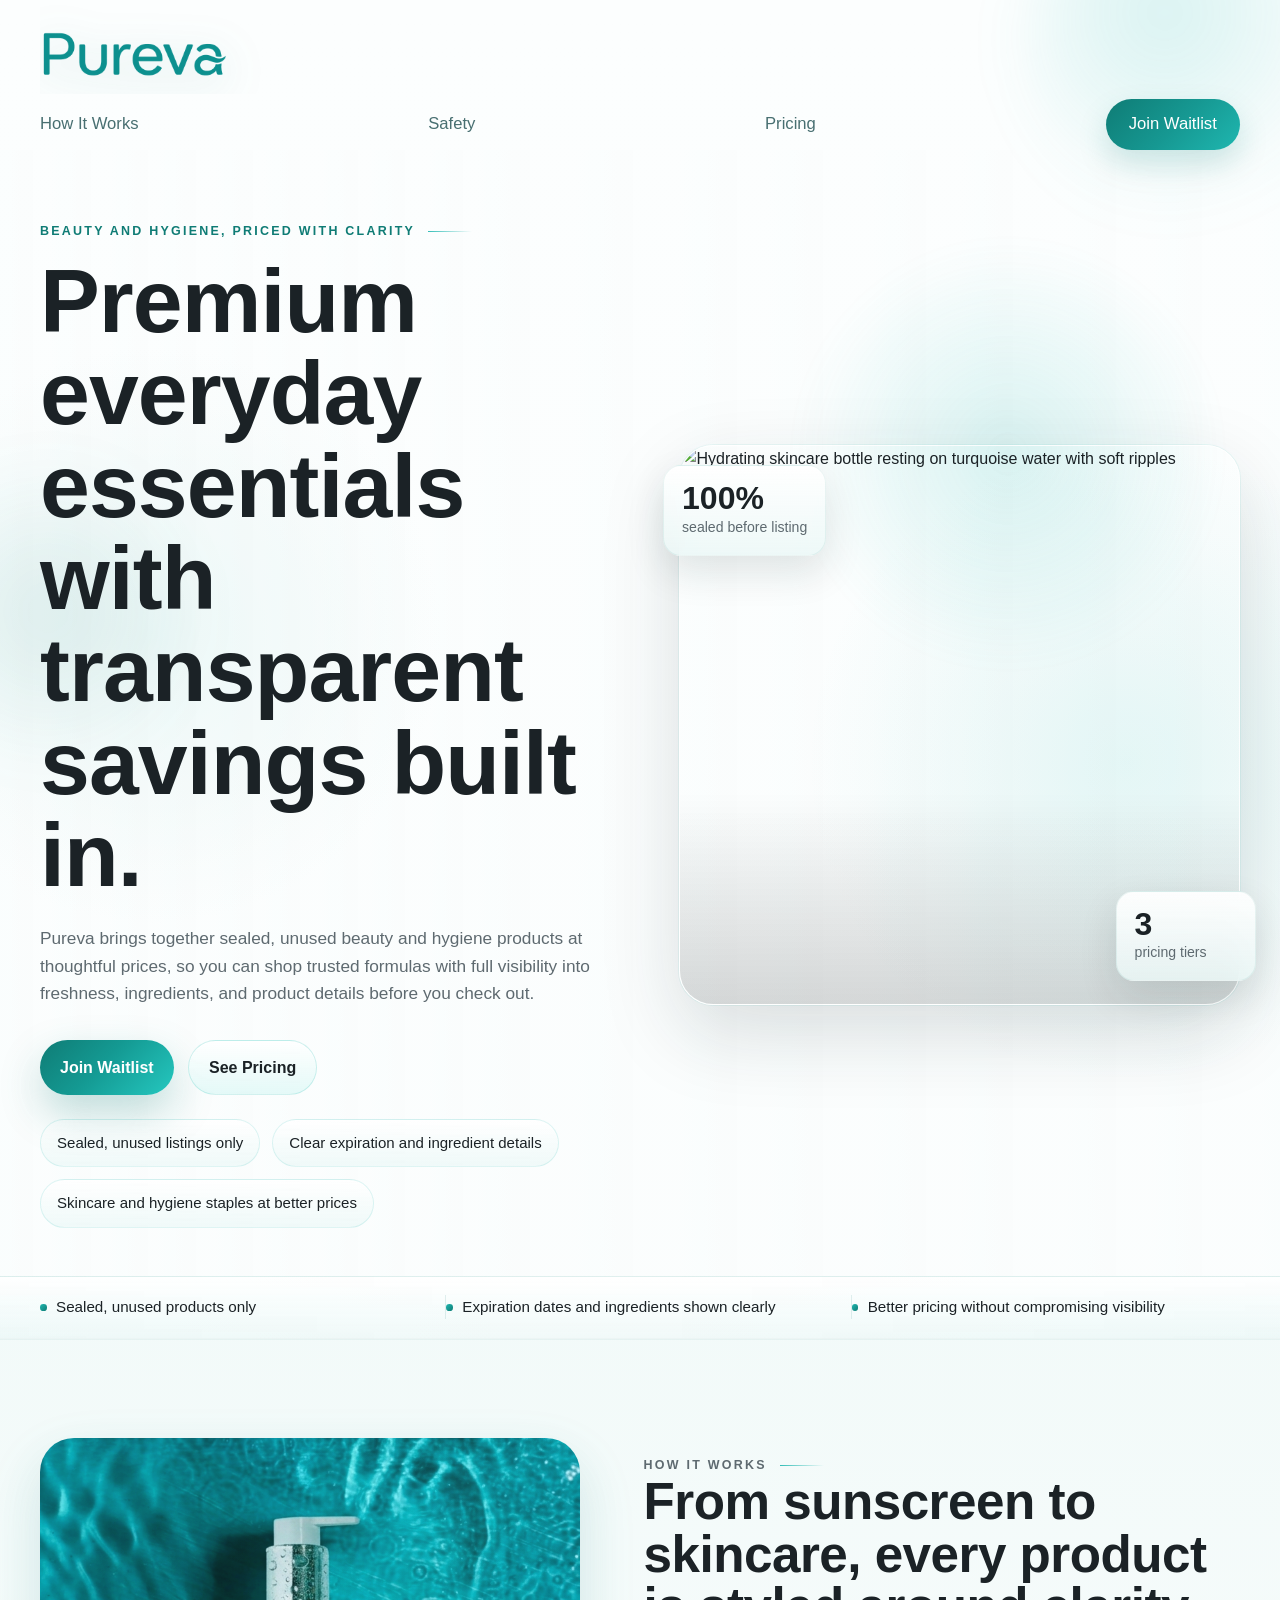
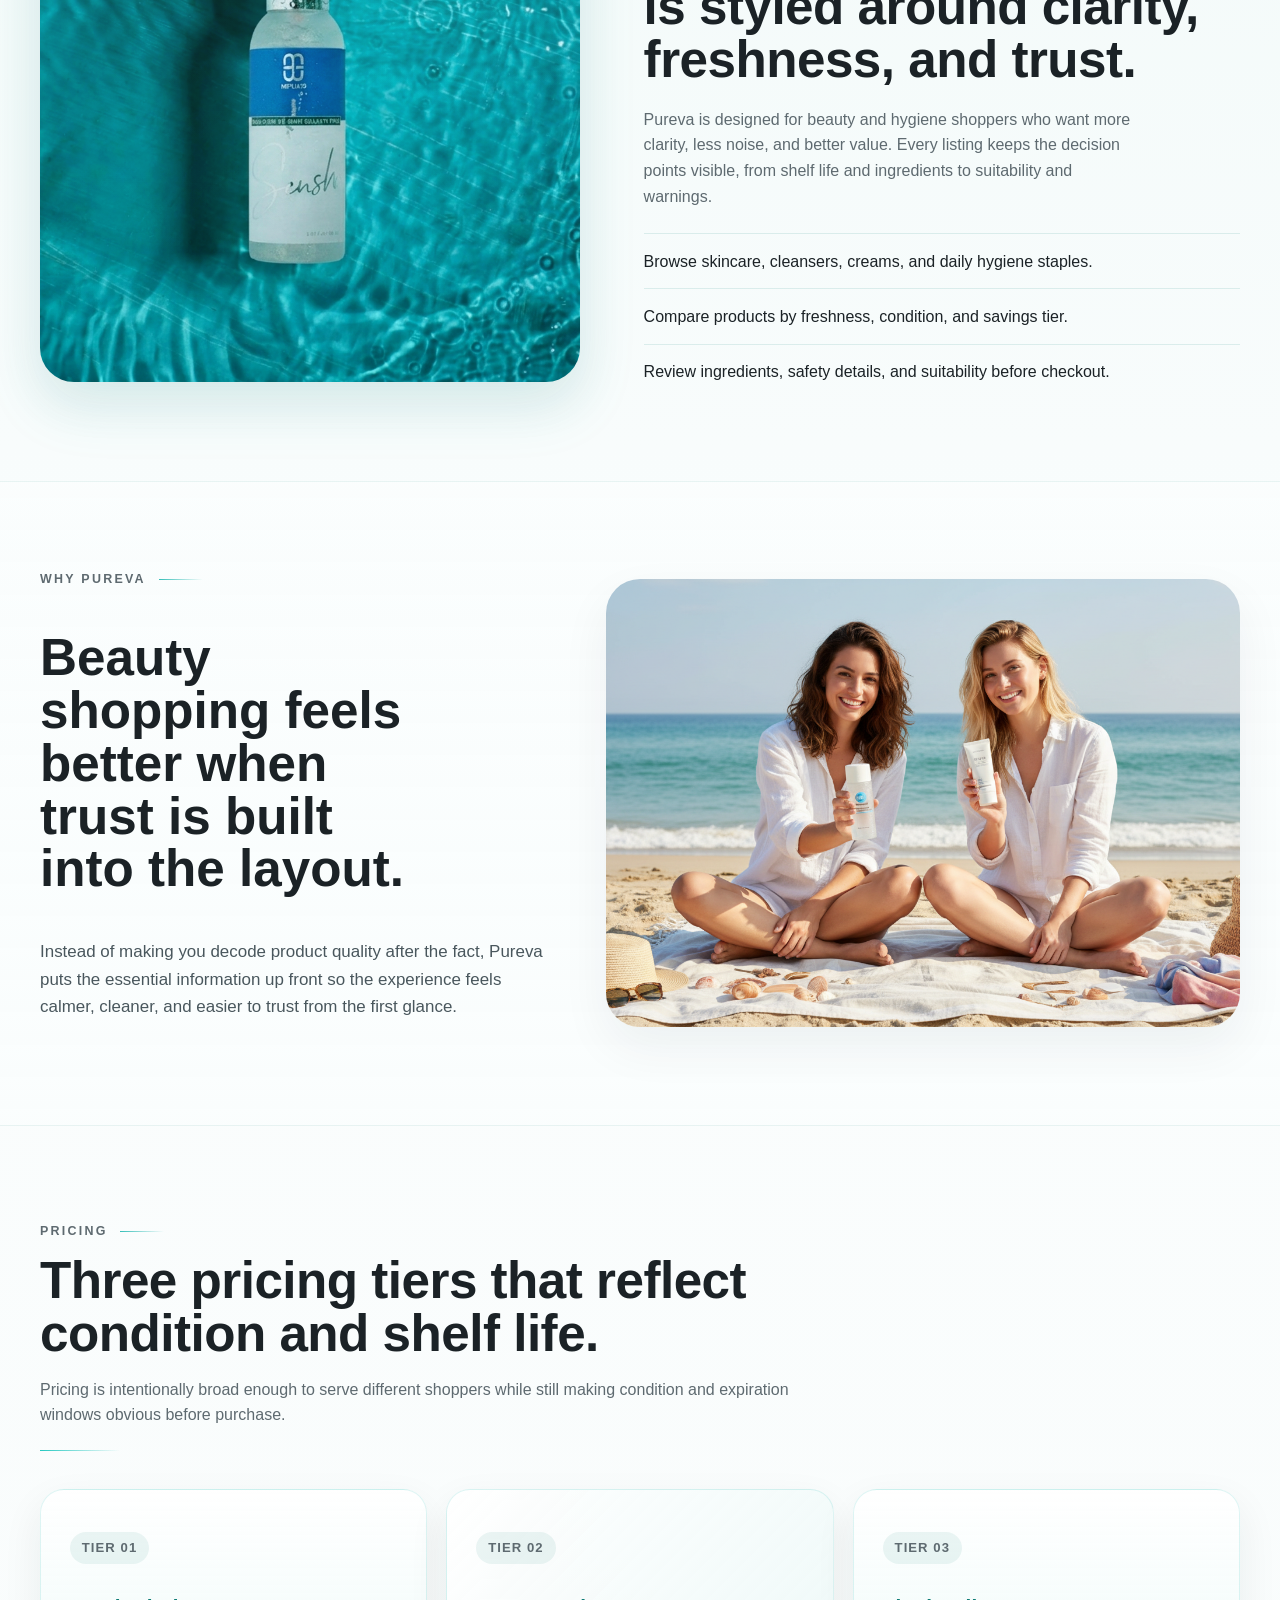
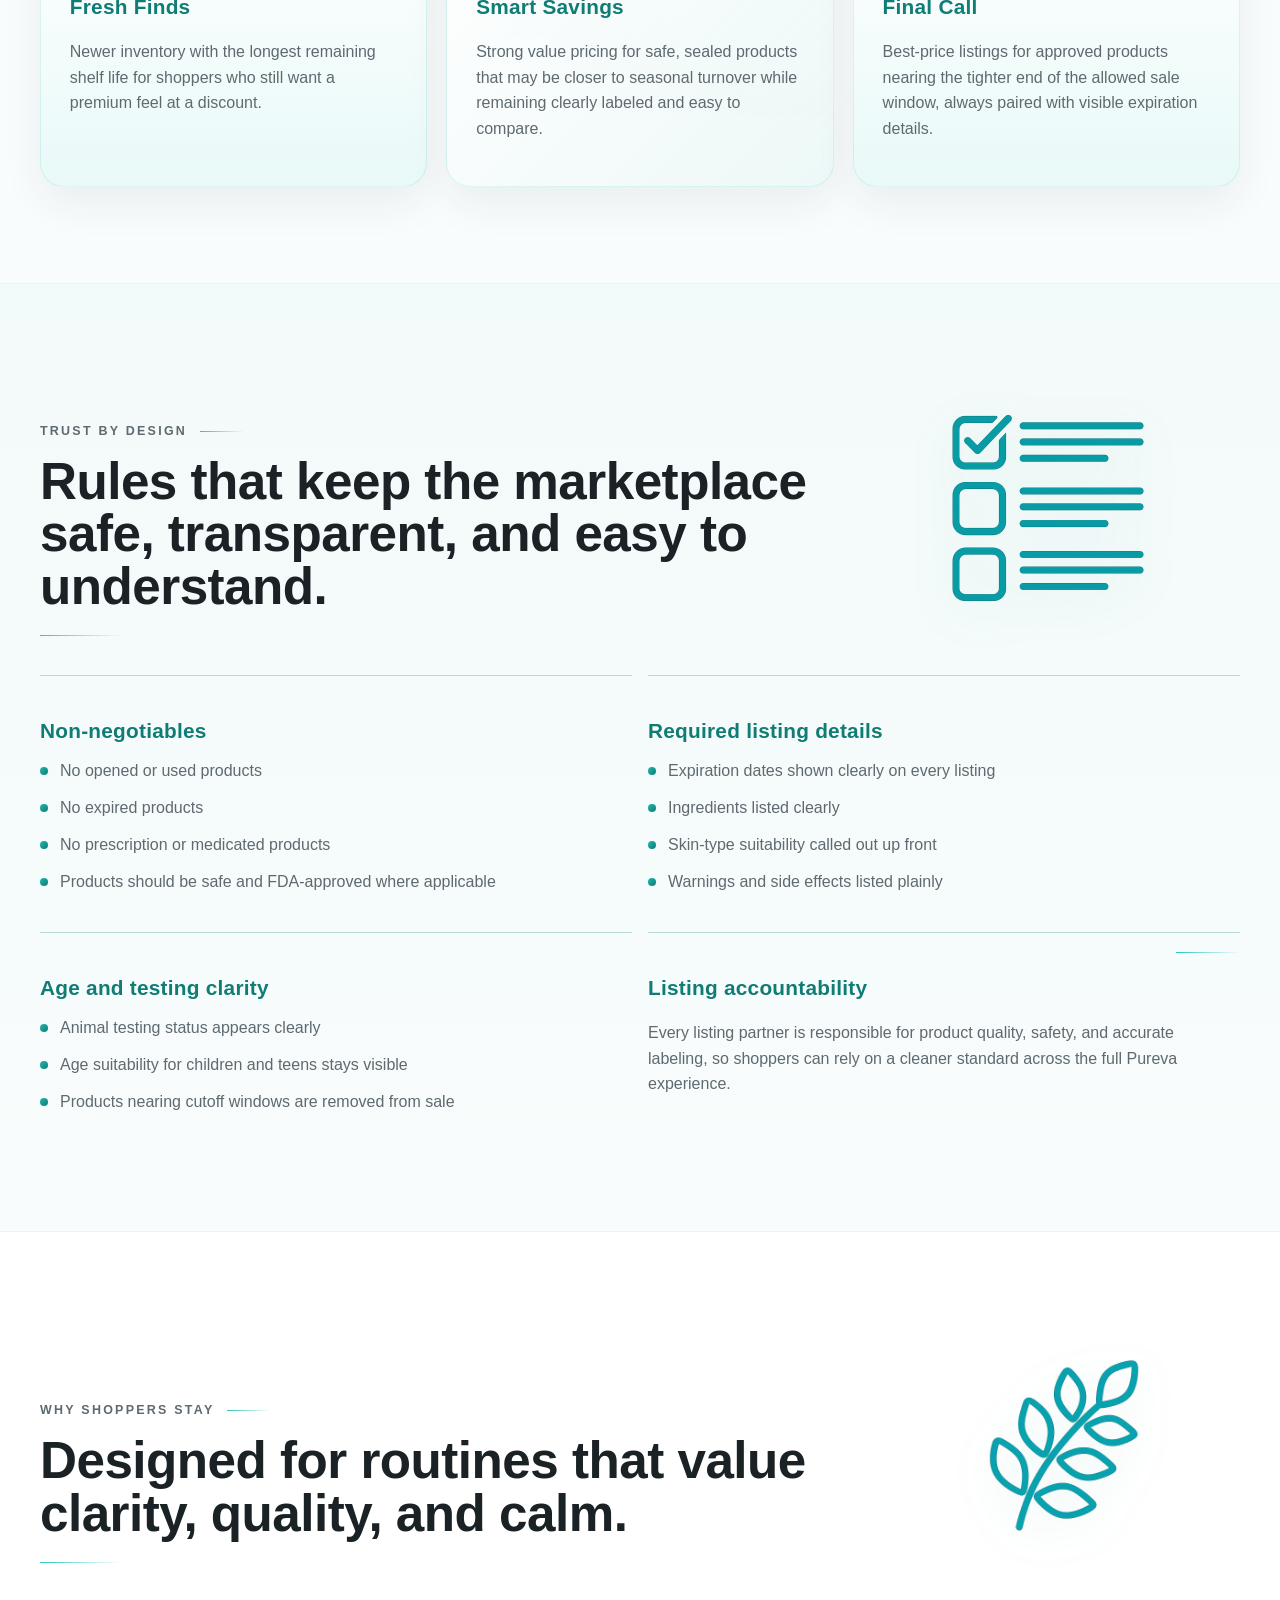
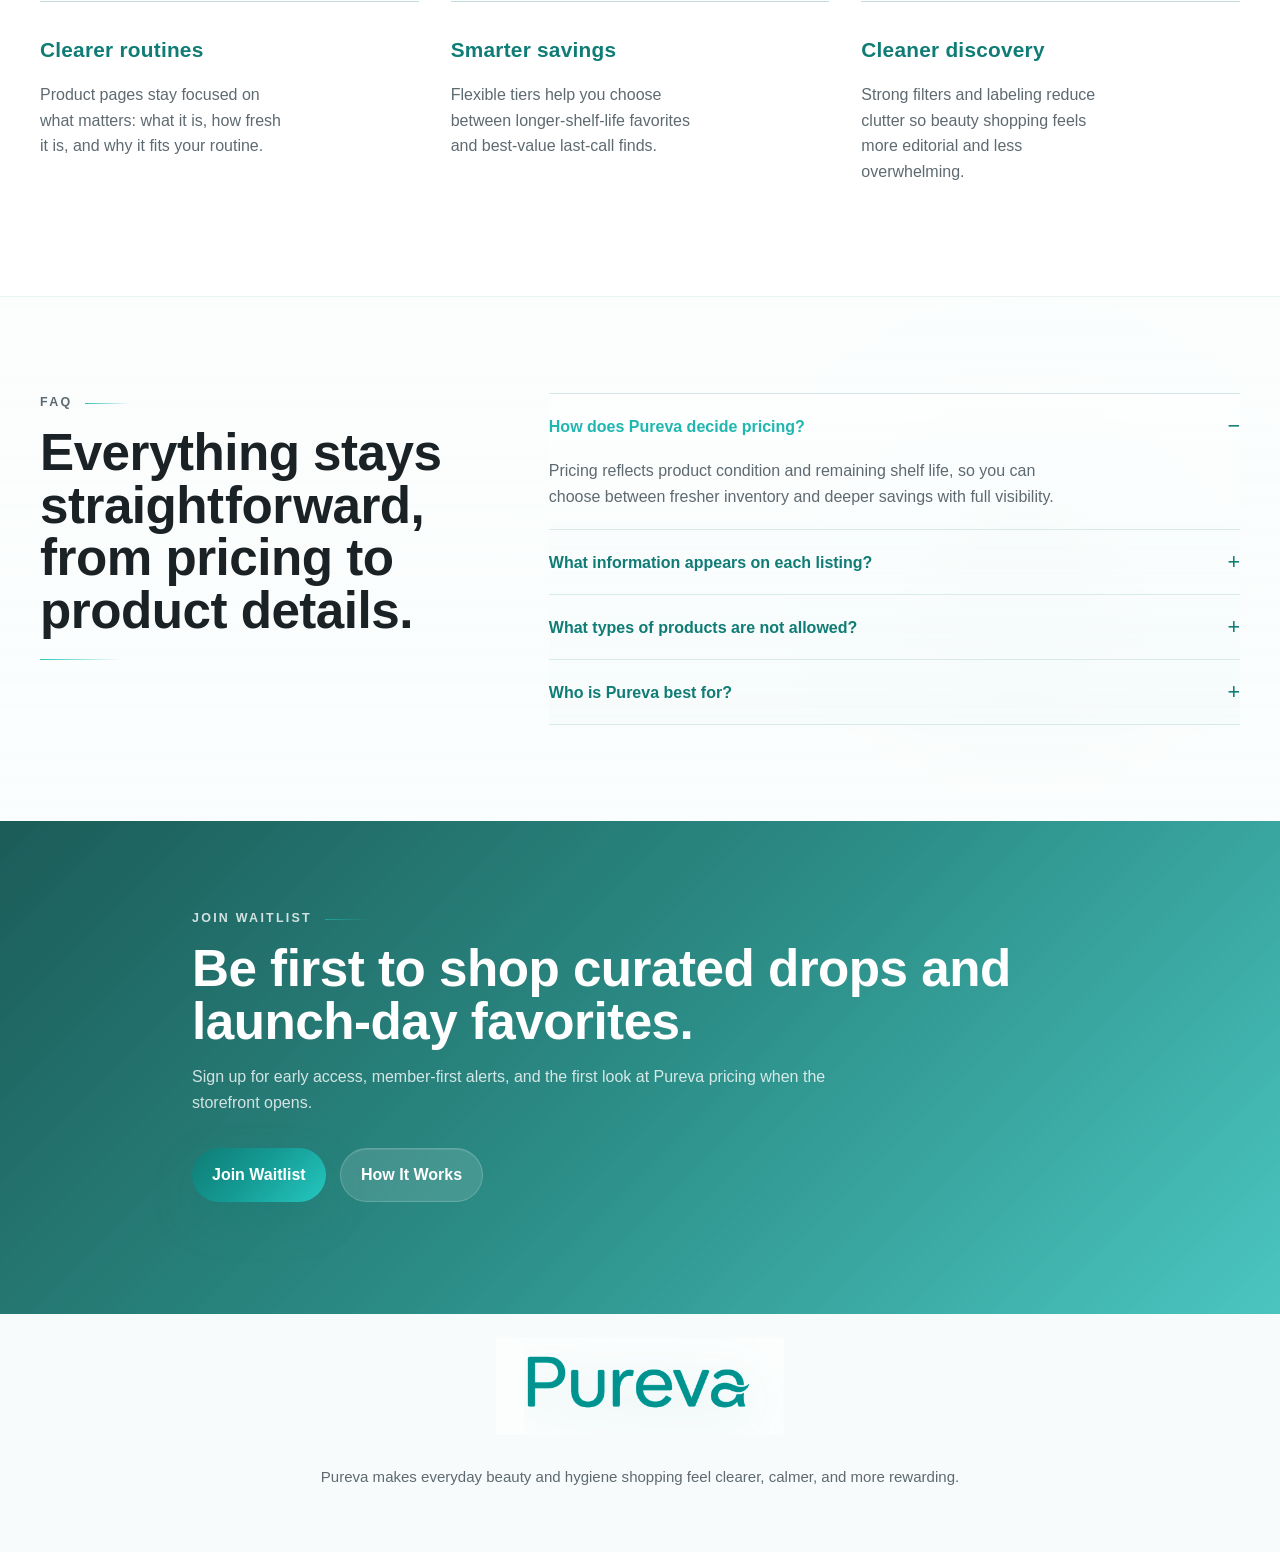
==== Kura's Website/index.html @ 6f3dcb07 "Add files via upload" ====
<!DOCTYPE html>
<html lang="en">
<head>
    <meta charset="UTF-8">
    <meta name="viewport" content="width=device-width, initial-scale=1.0">
    <title>Pureva | Premium Beauty & Hygiene for Less</title>
    <meta
        name="description"
        content="Pureva offers safe, discounted beauty and hygiene products with clear expiration dates, ingredient transparency, and flexible pricing."
    >
    <link rel="stylesheet" href="styles.css">
</head>
<body>
    <div class="page-shell">
        <header class="site-header">
            <a class="brand" href="#top" aria-label="Pureva home">
                <img class="brand-logo" src="./Logo/New%20logo.png" alt="Pureva">
            </a>
            <nav class="site-nav" aria-label="Primary">
                <a href="#how-it-works">How It Works</a>
                <a href="#safety">Safety</a>
                <a href="#pricing">Pricing</a>
                <a class="nav-cta" href="#waitlist">Join Waitlist</a>
            </nav>
        </header>

        <main id="top">
            <section class="hero">
                <div class="section-shell hero-layout">
                    <div class="hero-copy">
                        <p class="eyebrow">Beauty and hygiene, priced with clarity</p>
                        <h1>Premium everyday essentials with transparent savings built in.</h1>
                        <p class="hero-text">
                            Pureva brings together sealed, unused beauty and hygiene products at
                            thoughtful prices, so you can shop trusted formulas with full visibility into
                            freshness, ingredients, and product details before you check out.
                        </p>
                        <div class="hero-actions">
                            <a class="button button-primary" href="#waitlist">Join Waitlist</a>
                            <a class="button button-secondary" href="#pricing">See Pricing</a>
                        </div>
                        <ul class="hero-points" aria-label="Pureva highlights">
                            <li>Sealed, unused listings only</li>
                            <li>Clear expiration and ingredient details</li>
                            <li>Skincare and hygiene staples at better prices</li>
                        </ul>
                    </div>

                    <div class="hero-visual">
                        <div class="hero-card">
                            <img
                                src="https://images.pexels.com/photos/17783855/pexels-photo-17783855.jpeg?cs=srgb&dl=pexels-kamrujjamanjewel-17783855.jpg&fm=jpg"
                                alt="Hydrating skincare bottle resting on turquoise water with soft ripples"
                            >
                        </div>
                        <div class="stat-card stat-card-top">
                            <span class="stat-value">100%</span>
                            <span class="stat-label">sealed before listing</span>
                        </div>
                        <div class="stat-card stat-card-bottom">
                            <span class="stat-value">3</span>
                            <span class="stat-label">pricing tiers</span>
                        </div>
                    </div>
                </div>
            </section>

            <section class="trust-strip">
                <div class="section-shell trust-items">
                    <p>Sealed, unused products only</p>
                    <p>Expiration dates and ingredients shown clearly</p>
                    <p>Better pricing without compromising visibility</p>
                </div>
            </section>

            <section class="story-section section section-tint" id="how-it-works">
                <div class="section-shell split-layout">
                    <figure class="split-media">
                        <img
                            src="./assets/kura-website-image.png"
                            alt="Premium skincare bottle on rich turquoise water"
                        >
                    </figure>
                    <div class="split-copy">
                        <p class="eyebrow">How It Works</p>
                        <h2>From sunscreen to skincare, every product is styled around clarity, freshness, and trust.</h2>
                        <p>
                            Pureva is designed for beauty and hygiene shoppers who want more
                            clarity, less noise, and better value. Every listing keeps the decision
                            points visible, from shelf life and ingredients to suitability and warnings.
                        </p>
                        <ul class="editorial-list">
                            <li>Browse skincare, cleansers, creams, and daily hygiene staples.</li>
                            <li>Compare products by freshness, condition, and savings tier.</li>
                            <li>Review ingredients, safety details, and suitability before checkout.</li>
                        </ul>
                    </div>
                </div>
            </section>

            <section class="feature-band section-water">
                <div class="section-shell feature-layout">
                    <div class="band-copy">
                        <p class="eyebrow">Why Pureva</p>
                        <h2>Beauty shopping feels better when trust is built into the layout.</h2>
                        <p>
                            Instead of making you decode product quality after the fact, Pureva puts
                            the essential information up front so the experience feels calmer, cleaner,
                            and easier to trust from the first glance.
                        </p>
                    </div>
                    <figure class="feature-image">
                        <img
                            src="./assets/beach.png"
                            alt="Two women on the beach holding skincare and sunscreen products"
                        >
                    </figure>
                </div>
            </section>

            <section class="section pricing-section" id="pricing">
                <div class="section-shell">
                <div class="section-heading">
                    <p class="eyebrow">Pricing</p>
                    <h2>Three pricing tiers that reflect condition and shelf life.</h2>
                    <p>
                        Pricing is intentionally broad enough to serve different shoppers while still
                        making condition and expiration windows obvious before purchase.
                    </p>
                </div>

                <div class="tiers-grid">
                    <article class="tier-card">
                        <p class="tier-tag">Tier 01</p>
                        <h3>Fresh Finds</h3>
                        <p>
                            Newer inventory with the longest remaining shelf life for shoppers who
                            still want a premium feel at a discount.
                        </p>
                    </article>

                    <article class="tier-card tier-card-featured">
                        <p class="tier-tag">Tier 02</p>
                        <h3>Smart Savings</h3>
                        <p>
                            Strong value pricing for safe, sealed products that may be closer to
                            seasonal turnover while remaining clearly labeled and easy to compare.
                        </p>
                    </article>

                    <article class="tier-card">
                        <p class="tier-tag">Tier 03</p>
                        <h3>Final Call</h3>
                        <p>
                            Best-price listings for approved products nearing the tighter end of the
                            allowed sale window, always paired with visible expiration details.
                        </p>
                    </article>
                </div>
                </div>
            </section>

            <section class="section safety-section section-tint" id="safety">
                <div class="section-shell">
                <div class="safety-intro">
                    <div class="section-heading safety-heading">
                        <p class="eyebrow">Trust by design</p>
                        <h2>Rules that keep the marketplace safe, transparent, and easy to understand.</h2>
                    </div>

                    <figure class="safety-intro-media">
                        <img
                            src="./assets/new%20list.png"
                            alt="Checklist icon representing marketplace rules and listing standards"
                        >
                    </figure>
                </div>

                <div class="safety-layout">
                    <article class="safety-block">
                        <div class="safety-block-layout">
                            <div class="safety-copy">
                                <h3 class="safety-title">Non-negotiables</h3>
                                <ul class="rule-list">
                                    <li>No opened or used products</li>
                                    <li>No expired products</li>
                                    <li>No prescription or medicated products</li>
                                    <li>Products should be safe and FDA-approved where applicable</li>
                                </ul>
                            </div>
                        </div>
                    </article>

                    <article class="safety-block">
                        <div class="safety-block-layout">
                            <div class="safety-copy">
                                <h3 class="safety-title">Required listing details</h3>
                                <ul class="rule-list">
                                    <li>Expiration dates shown clearly on every listing</li>
                                    <li>Ingredients listed clearly</li>
                                    <li>Skin-type suitability called out up front</li>
                                    <li>Warnings and side effects listed plainly</li>
                                </ul>
                            </div>
                        </div>
                    </article>

                    <article class="safety-block">
                        <div class="safety-block-layout">
                            <div class="safety-copy">
                                <h3 class="safety-title">Age and testing clarity</h3>
                                <ul class="rule-list">
                                    <li>Animal testing status appears clearly</li>
                                    <li>Age suitability for children and teens stays visible</li>
                                    <li>Products nearing cutoff windows are removed from sale</li>
                                </ul>
                            </div>
                        </div>
                    </article>

                    <article class="safety-block safety-block-accent">
                        <div class="safety-block-layout">
                            <div class="safety-copy">
                                <h3 class="safety-title">Listing accountability</h3>
                                <p>
                                    Every listing partner is responsible for product quality, safety, and
                                    accurate labeling, so shoppers can rely on a cleaner standard across the
                                    full Pureva experience.
                                </p>
                            </div>
                        </div>
                    </article>
                </div>
                </div>
            </section>

            <section class="section benefits-section">
                <div class="section-shell">
                    <div class="benefits-intro">
                        <div class="section-heading benefits-heading">
                            <p class="eyebrow">Why shoppers stay</p>
                            <h2>Designed for routines that value clarity, quality, and calm.</h2>
                        </div>

                        <figure class="benefits-intro-media">
                            <img
                                src="./assets/new%20leaf.png"
                                alt="Leaf icon representing calm, clean beauty routines"
                            >
                        </figure>
                    </div>

                    <div class="benefits-grid">
                        <article class="benefit-item">
                            <h3>Clearer routines</h3>
                            <p>Product pages stay focused on what matters: what it is, how fresh it is, and why it fits your routine.</p>
                        </article>
                        <article class="benefit-item">
                            <h3>Smarter savings</h3>
                            <p>Flexible tiers help you choose between longer-shelf-life favorites and best-value last-call finds.</p>
                        </article>
                        <article class="benefit-item">
                            <h3>Cleaner discovery</h3>
                            <p>Strong filters and labeling reduce clutter so beauty shopping feels more editorial and less overwhelming.</p>
                        </article>
                    </div>
                </div>
            </section>

            <section class="section faq-section section-water">
                <div class="section-shell faq-layout">
                    <div class="section-heading">
                        <p class="eyebrow">FAQ</p>
                        <h2>Everything stays <span class="custom-kern-word">straight<span class="custom-kern-gap">f</span>or<span class="custom-kern-gap">w</span>ard</span>, from pricing to product details.</h2>
                    </div>

                    <div class="faq-list">
                        <details class="faq-item" open>
                            <summary>How does Pureva decide pricing?</summary>
                            <p>Pricing reflects product condition and remaining shelf life, so you can choose between fresher inventory and deeper savings with full visibility.</p>
                        </details>
                        <details class="faq-item">
                            <summary>What information appears on each listing?</summary>
                            <p>Listings are expected to show expiration dates, ingredients, warnings, skin-type suitability, testing status, and relevant age guidance clearly.</p>
                        </details>
                        <details class="faq-item">
                            <summary>What types of products are not allowed?</summary>
                            <p>Pureva excludes opened, used, expired, prescription, and medicated products to keep the experience safer and easier to trust.</p>
                        </details>
                        <details class="faq-item">
                            <summary>Who is Pureva best for?</summary>
                            <p>It is built for shoppers who want trusted skincare and hygiene essentials at better prices without sacrificing transparency.</p>
                        </details>
                    </div>
                </div>
            </section>

            <section class="waitlist-band" id="waitlist">
                <div class="section-shell waitlist-inner">
                    <p class="eyebrow">Join Waitlist</p>
                    <h2>Be first to shop curated drops and launch-day favorites.</h2>
                    <p>
                        Sign up for early access, member-first alerts, and the first look at Pureva
                        pricing when the storefront opens.
                    </p>
                    <div class="hero-actions">
                        <a class="button button-primary" href="mailto:hello@pureva.com?subject=Join%20the%20Pureva%20Waitlist">Join Waitlist</a>
                        <a class="button button-secondary" href="#how-it-works">How It Works</a>
                    </div>
                </div>
            </section>
        </main>

        <footer class="site-footer">
            <img class="footer-logo" src="./assets/footer-logo.png" alt="Pureva">
            <p>Pureva makes everyday beauty and hygiene shopping feel clearer, calmer, and more rewarding.</p>
        </footer>
    </div>
</body>
</html>
---- Kura's Website/styles.css ----
:root {
    --bg: #fbfdfd;
    --bg-soft: #ffffff;
    --bg-tint: #f2faf9;
    --ink: #1b2226;
    --muted: #5e6a70;
    --line: rgba(31, 183, 176, 0.16);
    --line-strong: rgba(15, 124, 117, 0.26);
    --aqua: #eaf7f6;
    --turquoise: #1fb7b0;
    --deep-teal: #0f7c75;
    --shadow-soft: 0 20px 50px rgba(17, 38, 44, 0.06);
    --shadow-aqua: 0 24px 60px rgba(31, 183, 176, 0.12);
    --radius-xl: 34px;
    --radius-lg: 24px;
    --radius-md: 18px;
    --max-width: 1200px;
    --water-texture: url("https://images.pexels.com/photos/32335987/pexels-photo-32335987.jpeg?cs=srgb&dl=pexels-hilal-demirbas-2151701048-32335987.jpg&fm=jpg");
}

*,
*::before,
*::after {
    box-sizing: border-box;
}

html {
    scroll-behavior: smooth;
}

body {
    margin: 0;
    min-width: 320px;
    font-family: "Avenir Next", "Avenir", "Segoe UI", sans-serif;
    color: var(--ink);
    background:
        radial-gradient(circle at 12% 10%, rgba(234, 247, 246, 0.98), transparent 18rem),
        radial-gradient(circle at 88% 12%, rgba(31, 183, 176, 0.12), transparent 20rem),
        radial-gradient(circle at 80% 84%, rgba(15, 124, 117, 0.1), transparent 18rem),
        linear-gradient(180deg, #fcfefe 0%, #f7fbfb 100%);
    line-height: 1.6;
}

img {
    display: block;
    max-width: 100%;
}

a {
    color: inherit;
    text-decoration: none;
}

a:hover,
a:focus-visible {
    color: var(--deep-teal);
}

.page-shell {
    position: relative;
    overflow: hidden;
}

.page-shell::before,
.page-shell::after {
    content: "";
    position: fixed;
    z-index: -1;
    border-radius: 50%;
    filter: blur(28px);
}

.page-shell::before {
    top: -8rem;
    right: -6rem;
    width: 22rem;
    height: 22rem;
    background: radial-gradient(circle at 40% 40%, rgba(31, 183, 176, 0.16), rgba(31, 183, 176, 0) 68%);
}

.page-shell::after {
    left: -7rem;
    bottom: 8rem;
    width: 20rem;
    height: 20rem;
    background: radial-gradient(circle at 50% 50%, rgba(15, 124, 117, 0.12), rgba(15, 124, 117, 0) 70%);
}

.site-header,
.site-footer {
    width: min(calc(100% - 2rem), var(--max-width));
    margin: 0 auto;
}

.section-shell {
    width: min(calc(100% - 2rem), var(--max-width));
    margin: 0 auto;
}

.site-header {
    display: flex;
    flex-wrap: wrap;
    align-items: flex-start;
    justify-content: space-between;
    gap: 0.35rem 1rem;
    padding: 0.1rem 0 0;
    position: relative;
    z-index: 2;
}

.brand {
    display: block;
    line-height: 0;
    flex: 0 0 100%;
    height: clamp(5rem, 7.2vw, 6.15rem);
    overflow: hidden;
    margin-bottom: 0;
}

.brand-logo {
    display: block;
    width: auto;
    max-width: min(100%, 28rem);
    height: clamp(8.75rem, 16.2vw, 11.2rem);
    margin-left: clamp(-2.4rem, -3.3vw, -1.5rem);
    margin-top: clamp(-1.95rem, -2.7vw, -1.1rem);
    filter:
        brightness(0)
        saturate(100%)
        invert(42%)
        sepia(56%)
        saturate(780%)
        hue-rotate(132deg)
        brightness(92%)
        contrast(92%)
        drop-shadow(0 10px 22px rgba(15, 124, 117, 0.18));
}

.site-nav {
    display: flex;
    flex-wrap: wrap;
    justify-content: space-between;
    align-items: center;
    width: 100%;
    gap: 1.2rem;
}

.site-nav a {
    color: color-mix(in srgb, var(--muted) 72%, var(--deep-teal) 28%);
    font-size: 1.04rem;
    padding: 0.18rem 0;
    transition: color 180ms ease;
}

.site-nav .nav-cta {
    display: inline-flex;
    align-items: center;
    min-height: 2.75rem;
    padding: 0.74rem 1.45rem;
    border-radius: 999px;
    color: #ffffff;
    background: linear-gradient(135deg, var(--deep-teal) 0%, #169892 52%, var(--turquoise) 100%);
    box-shadow: 0 14px 30px rgba(15, 124, 117, 0.18);
}

.site-nav .nav-cta:hover,
.site-nav .nav-cta:focus-visible {
    color: #ffffff;
}

.hero,
.story-section,
.feature-band,
.pricing-section,
.safety-section,
.benefits-section,
.faq-section,
.waitlist-band {
    position: relative;
}

.hero {
    padding: 4.5rem 0 3rem;
    overflow: hidden;
}

.hero::before {
    content: "";
    position: absolute;
    inset: 0;
    background:
        linear-gradient(90deg, rgba(251, 253, 253, 0.94), rgba(251, 253, 253, 0.74) 38%, rgba(251, 253, 253, 0.56)),
        var(--water-texture) center / cover no-repeat;
    opacity: 0.18;
    pointer-events: none;
}

.hero::after {
    content: "";
    position: absolute;
    top: 5rem;
    right: 3rem;
    width: 28rem;
    height: 28rem;
    border-radius: 50%;
    background: radial-gradient(circle at 50% 50%, rgba(31, 183, 176, 0.16), rgba(31, 183, 176, 0) 68%);
    filter: blur(10px);
    pointer-events: none;
}

.hero-layout {
    display: grid;
    grid-template-columns: 1.02fr 0.98fr;
    gap: 3.5rem;
    align-items: center;
    position: relative;
    z-index: 1;
}

.eyebrow {
    margin: 0 0 0.85rem;
    color: var(--deep-teal);
    font-size: 0.78rem;
    font-weight: 700;
    letter-spacing: 0.18em;
    text-transform: uppercase;
}

.eyebrow::after {
    content: "";
    display: inline-block;
    width: 2.75rem;
    height: 1px;
    margin-left: 0.8rem;
    vertical-align: middle;
    background: linear-gradient(90deg, rgba(31, 183, 176, 0.9), rgba(15, 124, 117, 0));
}

.hero h1,
.section-heading h2,
.split-copy h2,
.waitlist-inner h2 {
    margin: 0;
    font-family: "Avenir Next Condensed", "Avenir Next", "Segoe UI", sans-serif;
    line-height: 1.03;
    letter-spacing: -0.01em;
}

.hero h1 {
    max-width: 11ch;
    font-size: clamp(3.4rem, 7vw, 6.2rem);
}

.hero-text,
.section-heading p,
.split-copy p,
.band-copy p,
.benefit-item p,
.faq-item p,
.waitlist-inner p,
.tier-card p,
.safety-block p {
    color: var(--muted);
}

.hero-text {
    max-width: 60ch;
    margin: 1.5rem 0 0;
    font-size: 1.08rem;
}

.custom-kern-word {
    display: inline-block;
}

.custom-kern-gap {
    display: inline-block;
    margin-left: 0.028em;
}

.hero-actions {
    display: flex;
    flex-wrap: wrap;
    gap: 0.9rem;
    margin: 2rem 0 1.5rem;
}

.button {
    display: inline-flex;
    align-items: center;
    justify-content: center;
    min-height: 3.25rem;
    padding: 0.85rem 1.25rem;
    border-radius: 999px;
    font-weight: 700;
    position: relative;
    overflow: hidden;
    transition: transform 180ms ease, box-shadow 180ms ease;
}

.button:hover,
.button:focus-visible {
    transform: translateY(-1px);
}

.button-primary {
    color: #ffffff;
    background: linear-gradient(135deg, #0f7c75 0%, #149a93 46%, #25c8c0 100%);
    box-shadow: 0 18px 42px rgba(15, 124, 117, 0.26);
}

.button-secondary {
    border: 1px solid rgba(31, 183, 176, 0.2);
    background: linear-gradient(180deg, rgba(255, 255, 255, 0.92), rgba(222, 248, 246, 0.82));
    box-shadow: inset 0 1px 0 rgba(255, 255, 255, 0.86);
}

.button-primary::before,
.button-secondary::before {
    content: "";
    position: absolute;
    inset: 0;
    transform: translateX(-130%);
    transition: transform 560ms ease;
    pointer-events: none;
}

.button-primary::before {
    background: linear-gradient(
        110deg,
        rgba(255, 255, 255, 0) 0%,
        rgba(255, 255, 255, 0.18) 38%,
        rgba(255, 255, 255, 0.48) 50%,
        rgba(255, 255, 255, 0.08) 62%,
        rgba(255, 255, 255, 0) 100%
    );
}

.button-secondary::before {
    background: linear-gradient(
        110deg,
        rgba(255, 255, 255, 0) 0%,
        rgba(31, 183, 176, 0.04) 38%,
        rgba(255, 255, 255, 0.42) 50%,
        rgba(31, 183, 176, 0.04) 62%,
        rgba(255, 255, 255, 0) 100%
    );
}

.button-primary:hover::before,
.button-primary:focus-visible::before,
.button-secondary:hover::before,
.button-secondary:focus-visible::before {
    transform: translateX(130%);
}

.hero-points,
.rule-list,
.editorial-list {
    margin: 0;
    padding: 0;
    list-style: none;
}

.hero-points {
    display: flex;
    flex-wrap: wrap;
    gap: 0.75rem;
}

.hero-points li {
    padding: 0.7rem 1rem;
    border-radius: 999px;
    background: linear-gradient(180deg, rgba(255, 255, 255, 0.82), rgba(234, 247, 246, 0.68));
    border: 1px solid rgba(31, 183, 176, 0.14);
    box-shadow: inset 0 1px 0 rgba(255, 255, 255, 0.9);
    font-size: 0.94rem;
}

.hero-visual {
    position: relative;
    min-height: 35rem;
}

.hero-card {
    position: relative;
    overflow: hidden;
    min-height: 35rem;
    height: 100%;
    border-radius: var(--radius-xl);
    border: 1px solid rgba(255, 255, 255, 0.82);
    box-shadow: 0 28px 80px rgba(17, 38, 44, 0.15), 0 0 0 1px rgba(31, 183, 176, 0.08);
}

.hero-card img {
    width: 100%;
    height: 100%;
    object-fit: cover;
}

.hero-card::after {
    content: "";
    position: absolute;
    inset: auto 0 0;
    height: 38%;
    background: linear-gradient(180deg, transparent 0%, rgba(8, 16, 18, 0.16) 100%);
    pointer-events: none;
}

.stat-card {
    position: absolute;
    display: grid;
    gap: 0.1rem;
    padding: 1rem 1.1rem;
    min-width: 8.75rem;
    border-radius: var(--radius-md);
    background: linear-gradient(180deg, rgba(255, 255, 255, 0.94), rgba(234, 247, 246, 0.8));
    border: 1px solid rgba(15, 124, 117, 0.08);
    box-shadow: 0 16px 38px rgba(17, 38, 44, 0.12);
    backdrop-filter: blur(10px);
}

.stat-card-top {
    top: 1.3rem;
    left: -1rem;
}

.stat-card-bottom {
    right: -1rem;
    bottom: 1.5rem;
}

.stat-value {
    font-size: 2rem;
    font-weight: 800;
    line-height: 1;
}

.stat-label {
    color: var(--muted);
    font-size: 0.88rem;
}

.trust-strip {
    border-top: 1px solid rgba(15, 124, 117, 0.08);
    border-bottom: 1px solid rgba(15, 124, 117, 0.08);
    background:
        linear-gradient(180deg, rgba(255, 255, 255, 0.88), rgba(234, 247, 246, 0.6)),
        linear-gradient(90deg, rgba(31, 183, 176, 0.04), rgba(255, 255, 255, 0) 45%, rgba(31, 183, 176, 0.04));
}

.trust-items {
    display: grid;
    grid-template-columns: repeat(3, minmax(0, 1fr));
    gap: 1rem;
    padding: 1.15rem 0;
}

.trust-items p {
    margin: 0;
    color: var(--ink);
    font-size: 0.95rem;
    position: relative;
    padding-left: 1rem;
}

.trust-items p::before {
    content: "";
    position: absolute;
    left: 0;
    top: 0.55rem;
    width: 0.42rem;
    height: 0.42rem;
    border-radius: 50%;
    background: linear-gradient(135deg, var(--turquoise) 0%, var(--deep-teal) 100%);
}

.trust-items p + p {
    padding-left: 1rem;
    border-left: 1px solid rgba(15, 124, 117, 0.12);
}

.section {
    padding: 6rem 0;
}

.section-tint {
    background:
        linear-gradient(180deg, rgba(242, 250, 249, 0.96), rgba(248, 252, 252, 0.96)),
        linear-gradient(90deg, rgba(31, 183, 176, 0.03), rgba(255, 255, 255, 0) 40%, rgba(15, 124, 117, 0.03));
}

.section-water {
    background:
        linear-gradient(180deg, rgba(251, 253, 253, 0.92), rgba(251, 253, 253, 0.84)),
        var(--water-texture) center / cover no-repeat;
}

.story-section,
.feature-band,
.pricing-section,
.safety-section,
.benefits-section,
.faq-section {
    border-top: 1px solid rgba(15, 124, 117, 0.08);
}

.split-layout {
    display: grid;
    grid-template-columns: 0.95fr 1.05fr;
    gap: 4rem;
    align-items: center;
}

.split-media {
    margin: 0;
    overflow: hidden;
    border-radius: var(--radius-xl);
    min-height: 34rem;
    box-shadow: var(--shadow-soft), var(--shadow-aqua);
    position: relative;
}

.split-media img {
    width: 100%;
    height: 100%;
    min-height: 34rem;
    object-fit: cover;
    filter: saturate(1.08) brightness(1.03);
}

.split-media::before {
    content: "";
    position: absolute;
    inset: 0;
    background:
        linear-gradient(180deg, rgba(255, 255, 255, 0.04), rgba(255, 255, 255, 0)),
        radial-gradient(circle at 78% 18%, rgba(31, 183, 176, 0.14), rgba(31, 183, 176, 0) 30%);
    pointer-events: none;
    z-index: 1;
}

.sunscreen-media {
    isolation: isolate;
    background:
        linear-gradient(180deg, rgba(7, 92, 104, 0.4), rgba(6, 70, 80, 0.24)),
        linear-gradient(135deg, rgba(20, 185, 193, 0.22), rgba(5, 88, 103, 0.16));
}

.sunscreen-media img {
    object-position: center center;
    filter: hue-rotate(138deg) saturate(1.72) brightness(0.86) contrast(1.24);
    transform: scale(1.02);
}

.sunscreen-media::before {
    content: "";
    position: absolute;
    inset: 0;
    background:
        linear-gradient(180deg, rgba(255, 255, 255, 0.03), rgba(255, 255, 255, 0)),
        var(--water-texture) center / cover no-repeat,
        repeating-linear-gradient(
            115deg,
            rgba(165, 255, 250, 0.22) 0 10px,
            rgba(165, 255, 250, 0) 10px 26px
        ),
        radial-gradient(circle at 68% 18%, rgba(125, 255, 248, 0.36), rgba(125, 255, 248, 0) 24%);
    mix-blend-mode: screen;
    opacity: 0.78;
    pointer-events: none;
    z-index: 1;
}

.sunscreen-media::after {
    content: "";
    position: absolute;
    inset: 0;
    background:
        linear-gradient(180deg, rgba(17, 190, 197, 0.18), rgba(3, 74, 92, 0.28)),
        radial-gradient(circle at 24% 18%, rgba(255, 255, 255, 0.24), rgba(255, 255, 255, 0) 12%),
        radial-gradient(circle at 50% 54%, rgba(255, 255, 255, 0.16), rgba(255, 255, 255, 0) 18%),
        radial-gradient(circle at 76% 72%, rgba(2, 39, 54, 0.22), rgba(2, 39, 54, 0) 22%),
        linear-gradient(135deg, rgba(34, 132, 214, 0.16), rgba(34, 132, 214, 0) 35%),
        radial-gradient(circle at 50% 50%, rgba(255, 255, 255, 0), rgba(1, 16, 24, 0.16) 100%);
    mix-blend-mode: multiply;
    pointer-events: none;
    z-index: 1;
}

.split-copy h2,
.section-heading h2,
.band-copy h2,
.waitlist-inner h2 {
    font-size: clamp(2.3rem, 4vw, 4.1rem);
}

.split-copy p {
    margin: 1.25rem 0 0;
    max-width: 56ch;
}

.editorial-list {
    display: grid;
    gap: 0.9rem;
    margin-top: 1.5rem;
}

.editorial-list li {
    padding-top: 0.9rem;
    border-top: 1px solid rgba(15, 124, 117, 0.12);
    color: var(--ink);
}

.feature-band {
    padding: 5.5rem 0;
    background:
        linear-gradient(180deg, rgba(250, 253, 253, 0.84), rgba(250, 253, 253, 0.76)),
        var(--water-texture) center / cover no-repeat;
}

.feature-layout {
    display: grid;
    grid-template-columns: 0.9fr 1.1fr;
    gap: 3rem;
    align-items: center;
}

.band-copy {
    max-width: 60rem;
}

.band-copy h2 {
    max-width: 13ch;
    line-height: 1.03;
}

.band-copy p:last-child {
    max-width: 48rem;
    margin-top: 1.2rem;
    font-size: 1.06rem;
    color: #49575d;
}

.feature-image {
    margin: 0;
    overflow: hidden;
    border-radius: var(--radius-xl);
    box-shadow: var(--shadow-soft);
    min-height: 28rem;
}

.feature-image img {
    width: 100%;
    height: 100%;
    min-height: 28rem;
    object-fit: cover;
}

.section-heading {
    max-width: 48rem;
    margin-bottom: 2.4rem;
    position: relative;
}

.section-heading::after {
    content: "";
    display: block;
    width: 5rem;
    height: 1px;
    margin-top: 1.35rem;
    background: linear-gradient(90deg, rgba(37, 200, 192, 1), rgba(15, 124, 117, 0));
}

.safety-intro {
    display: grid;
    grid-template-columns: minmax(0, 1.1fr) minmax(16rem, 24rem);
    align-items: end;
    gap: 2rem;
    margin-bottom: 2.4rem;
}

.safety-heading {
    max-width: none;
    margin-bottom: 0;
}

.safety-intro-media {
    margin: 0;
    display: flex;
    justify-content: flex-end;
    align-items: center;
    justify-self: end;
    width: min(100%, 24rem);
}

.safety-intro-media img {
    display: block;
    width: 100%;
    height: auto;
    object-fit: contain;
    mix-blend-mode: multiply;
    opacity: 0.98;
    filter:
        contrast(1.08)
        saturate(1.08)
        drop-shadow(0 12px 24px rgba(15, 124, 117, 0.08));
}

.tiers-grid {
    display: grid;
    grid-template-columns: repeat(3, minmax(0, 1fr));
    gap: 1.2rem;
}

.tier-card {
    padding: 1.8rem;
    border-radius: var(--radius-lg);
    border: 1px solid rgba(31, 183, 176, 0.14);
    background: linear-gradient(180deg, rgba(255, 255, 255, 0.94), rgba(228, 248, 246, 0.8));
    box-shadow: 0 16px 42px rgba(17, 38, 44, 0.07);
}

.tier-card-featured {
    background:
        linear-gradient(135deg, rgba(255, 255, 255, 0.98), rgba(234, 247, 246, 0.84)),
        linear-gradient(180deg, rgba(31, 183, 176, 0.06), rgba(255, 255, 255, 0));
}

.tier-tag {
    display: inline-flex;
    padding: 0.35rem 0.75rem;
    border-radius: 999px;
    background: rgba(15, 124, 117, 0.08);
    color: var(--deep-teal);
    font-size: 0.82rem;
    font-weight: 700;
    letter-spacing: 0.08em;
    text-transform: uppercase;
}

.tier-card h3,
.safety-block h3,
.benefit-item h3 {
    margin: 0.8rem 0 0.65rem;
    font-size: 1.3rem;
    color: var(--deep-teal);
    letter-spacing: 0.012em;
}

.safety-title {
    margin: 0;
}

.safety-layout {
    display: grid;
    grid-template-columns: repeat(2, minmax(0, 1fr));
    gap: 1rem;
}

.safety-block-layout {
    display: block;
}

.safety-copy {
    min-width: 0;
}

.safety-block {
    padding: 1.6rem 0 1.3rem;
    border-top: 1px solid var(--line-strong);
}

.safety-block-accent {
    position: relative;
}

.safety-block-accent::after {
    content: "";
    position: absolute;
    right: 0;
    top: 1.2rem;
    width: 4rem;
    height: 1px;
    background: linear-gradient(90deg, rgba(37, 200, 192, 1), rgba(15, 124, 117, 0));
}

.safety-block-accent {
    padding-right: 1rem;
}

.safety-copy > p {
    margin-bottom: 0;
}

.rule-list li {
    position: relative;
    padding-left: 1.25rem;
    color: var(--muted);
}

.rule-list-icons li {
    display: flex;
    align-items: flex-start;
    gap: 0.72rem;
    padding-left: 1.25rem;
}

.rule-list li + li {
    margin-top: 0.72rem;
}

.rule-list li::before {
    content: "";
    position: absolute;
    left: 0;
    top: 0.56rem;
    width: 0.5rem;
    height: 0.5rem;
    border-radius: 50%;
    background: linear-gradient(135deg, var(--turquoise) 0%, var(--deep-teal) 100%);
}

.rule-list-icons li::before {
    display: block;
}

.rule-icon {
    flex: 0 0 auto;
    width: 1.05rem;
    height: 1.05rem;
    margin-top: 0.12rem;
    color: var(--deep-teal);
}

.rule-icon svg {
    display: block;
    width: 100%;
    height: 100%;
}

.benefits-section {
    background: var(--bg-soft);
}

.benefits-intro {
    display: grid;
    grid-template-columns: minmax(0, 1.1fr) minmax(15rem, 22rem);
    align-items: end;
    gap: 2rem;
    margin-bottom: 2.4rem;
}

.benefits-heading {
    max-width: none;
    margin-bottom: 0;
}

.benefits-intro-media {
    margin: 0;
    display: flex;
    justify-content: flex-end;
    align-items: center;
    justify-self: end;
    width: min(100%, 22rem);
}

.benefits-intro-media img {
    display: block;
    width: 100%;
    height: auto;
    object-fit: contain;
    mix-blend-mode: multiply;
    opacity: 0.98;
    filter:
        contrast(1.08)
        saturate(1.08)
        drop-shadow(0 12px 24px rgba(15, 124, 117, 0.08));
}

.benefits-grid {
    display: grid;
    grid-template-columns: repeat(3, minmax(0, 1fr));
    gap: 2rem;
}

.benefit-item {
    padding-top: 1.1rem;
    border-top: 1px solid var(--line-strong);
}

.benefit-item p {
    max-width: 28ch;
}

.faq-layout {
    display: grid;
    grid-template-columns: 0.8fr 1.2fr;
    gap: 3rem;
    align-items: start;
}

.faq-list {
    border-top: 1px solid rgba(15, 124, 117, 0.14);
    background: linear-gradient(180deg, rgba(255, 255, 255, 0.54), rgba(234, 247, 246, 0.28));
}

.faq-item {
    padding: 0;
    border-bottom: 1px solid rgba(15, 124, 117, 0.14);
}

.faq-item summary {
    list-style: none;
    cursor: pointer;
    padding: 1.2rem 2rem 1.2rem 0;
    font-weight: 700;
    position: relative;
    color: var(--deep-teal);
    transition: color 180ms ease;
}

.faq-item summary::-webkit-details-marker {
    display: none;
}

.faq-item summary::after {
    content: "+";
    position: absolute;
    right: 0;
    top: 50%;
    transform: translateY(-50%);
    color: var(--deep-teal);
    font-size: 1.35rem;
    font-weight: 400;
}

.faq-item[open] summary::after {
    content: "−";
}

.faq-item p {
    margin: 0;
    padding: 0 0 1.25rem;
    max-width: 58ch;
}

.faq-item:hover summary,
.faq-item[open] summary {
    color: var(--turquoise);
}

.waitlist-band {
    padding: 5.5rem 0;
    color: #ffffff;
    background:
        linear-gradient(135deg, rgba(8, 78, 74, 0.92), rgba(15, 124, 117, 0.88), rgba(31, 183, 176, 0.8)),
        var(--water-texture) center / cover no-repeat;
}

.waitlist-inner {
    max-width: 56rem;
}

.waitlist-inner .eyebrow,
.waitlist-band p,
.waitlist-band h2 {
    color: #ffffff;
}

.waitlist-inner .eyebrow {
    opacity: 0.8;
}

.waitlist-inner p {
    max-width: 44rem;
    color: rgba(255, 255, 255, 0.8);
}

.waitlist-band .button-secondary {
    background: rgba(255, 255, 255, 0.12);
    border-color: rgba(255, 255, 255, 0.18);
    color: #ffffff;
    box-shadow: inset 0 1px 0 rgba(255, 255, 255, 0.1);
}

.site-footer {
    display: flex;
    flex-direction: column;
    align-items: center;
    text-align: center;
    gap: 0.9rem;
    padding: 1.5rem 0 3rem;
    color: var(--muted);
    font-size: 0.94rem;
}

.footer-logo {
    display: block;
    width: min(100%, 18rem);
    height: auto;
}

@media (max-width: 1080px) {
    .hero-layout,
    .split-layout,
    .faq-layout,
    .feature-layout {
        grid-template-columns: 1fr;
        gap: 2rem;
    }

    .hero {
        padding-top: 3.2rem;
    }

    .hero h1 {
        max-width: 12ch;
    }

    .hero-visual,
    .hero-card,
    .split-media,
    .split-media img {
        min-height: 28rem;
    }

    .trust-items {
        grid-template-columns: 1fr;
        gap: 0.75rem;
    }

    .trust-items p + p {
        padding-left: 0;
        border-left: 0;
        padding-top: 0.75rem;
        border-top: 1px solid rgba(15, 124, 117, 0.12);
    }
}

@media (max-width: 820px) {
    .tiers-grid,
    .benefits-grid,
    .safety-layout {
        grid-template-columns: 1fr;
    }

    .safety-intro {
        grid-template-columns: 1fr;
        align-items: start;
        gap: 1.25rem;
    }

    .safety-intro-media {
        justify-content: flex-start;
        justify-self: start;
        width: min(100%, 20rem);
    }

    .benefits-intro {
        grid-template-columns: 1fr;
        align-items: start;
        gap: 1.25rem;
    }

    .benefits-intro-media {
        justify-content: flex-start;
        justify-self: start;
        width: min(100%, 18rem);
    }

    .stat-card-top {
        left: 0.9rem;
    }

    .stat-card-bottom {
        right: 0.9rem;
    }

    .section,
    .feature-band,
    .waitlist-band {
        padding: 4.5rem 0;
    }
}

@media (max-width: 640px) {
    .site-header {
        flex-direction: column;
        align-items: flex-start;
    }

    .brand {
        height: 3.15rem;
        margin-bottom: 0;
    }

    .brand-logo {
        max-width: min(100%, 15.5rem);
        height: clamp(6.35rem, 20vw, 7.7rem);
        margin-left: -1rem;
        margin-top: -1.2rem;
    }

    .site-nav {
        justify-content: flex-start;
    }

    .hero {
        padding-top: 2.4rem;
    }

    .hero h1,
    .section-heading h2,
    .split-copy h2,
    .waitlist-inner h2 {
        letter-spacing: -0.015em;
    }

    .hero-text {
        font-size: 1rem;
    }

    .hero-points {
        flex-direction: column;
    }

    .tier-card {
        padding: 1.4rem;
    }

    .safety-block {
        padding-top: 1.3rem;
    }

    .stat-card {
        min-width: 7.4rem;
        padding: 0.85rem 0.95rem;
    }
}
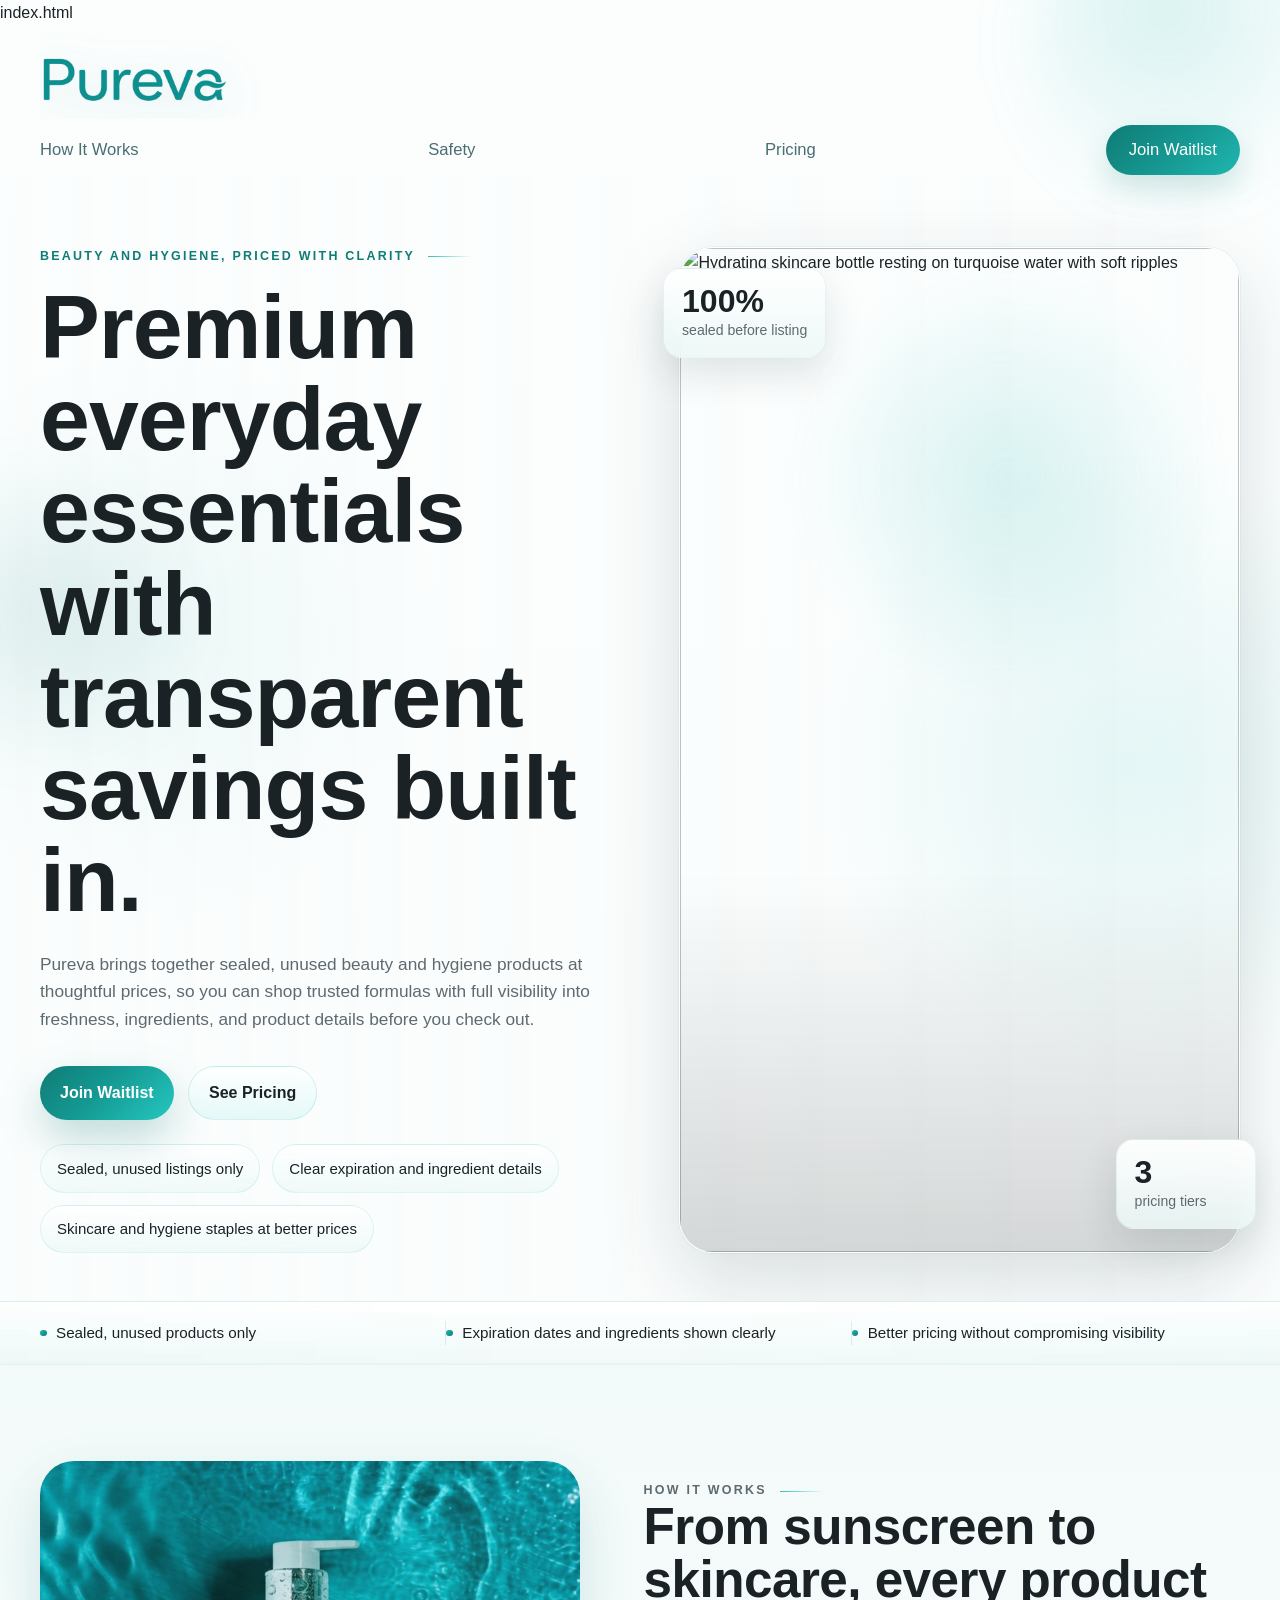
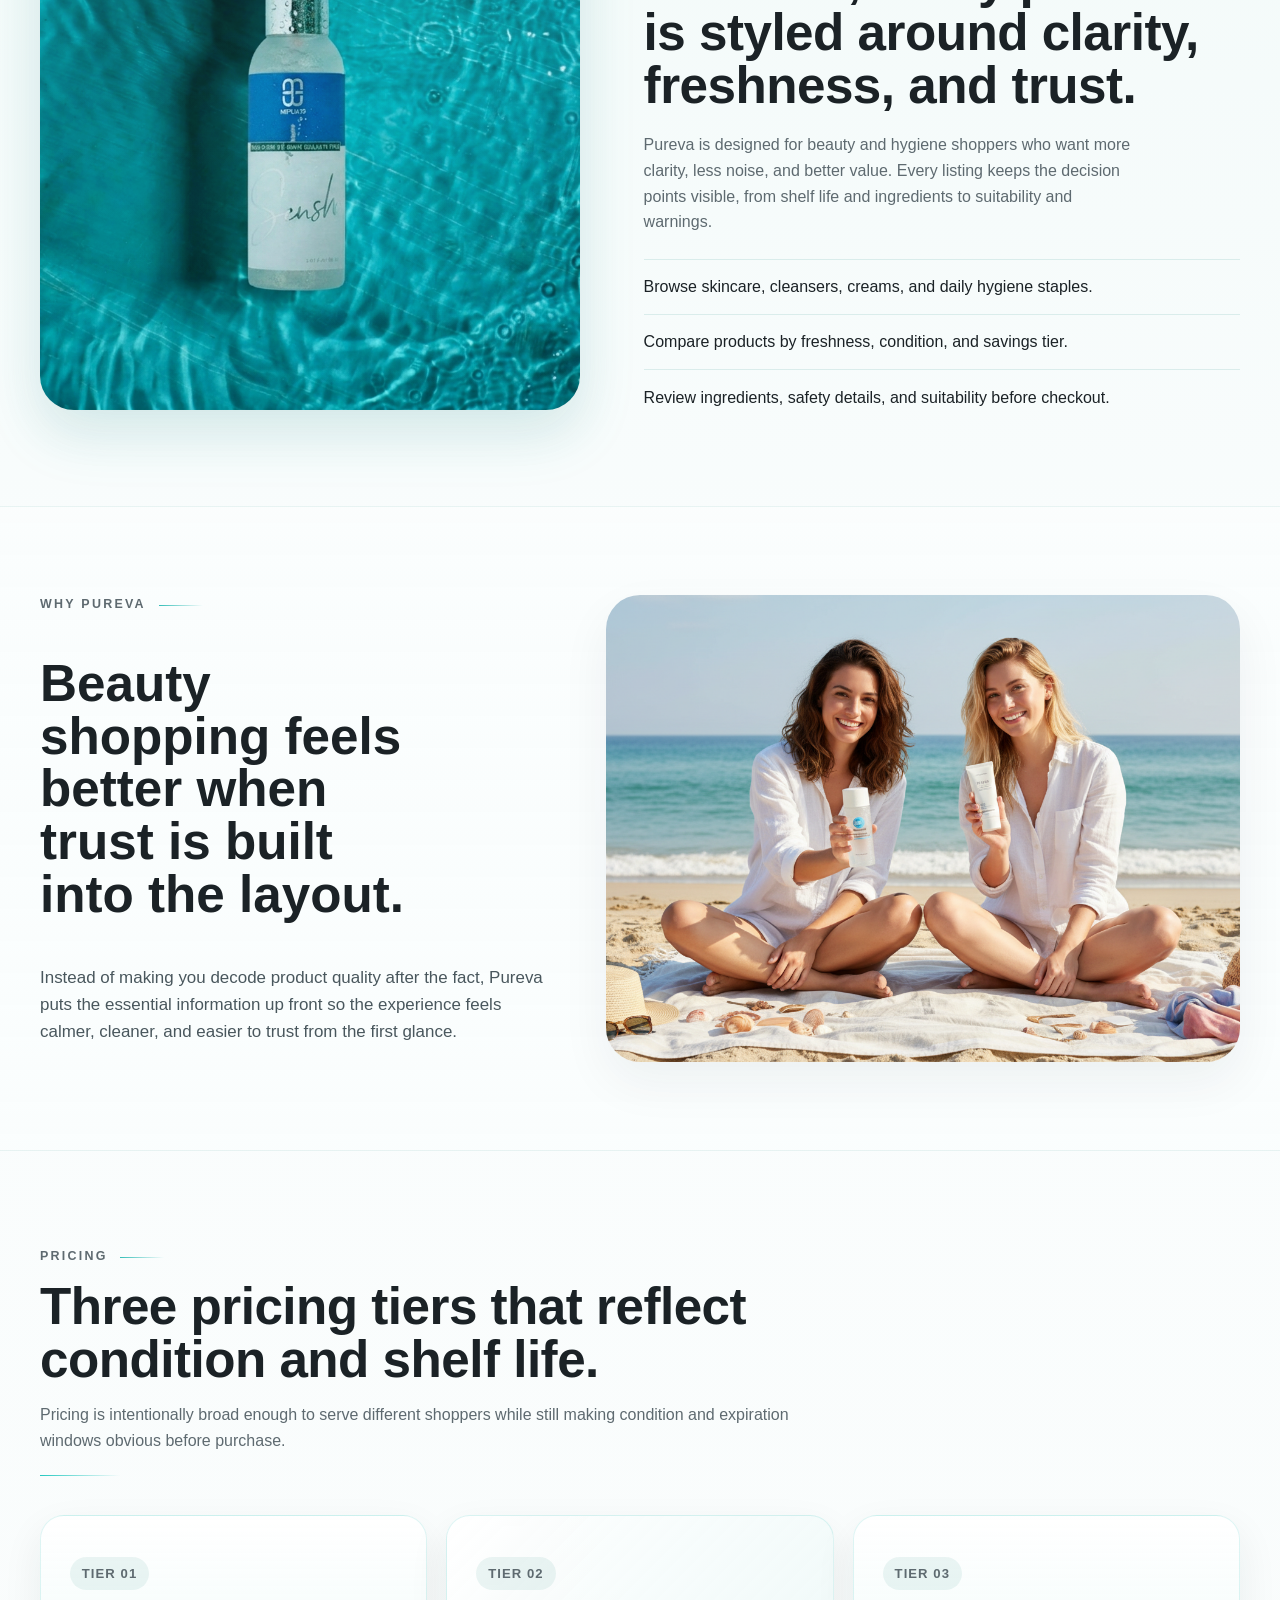
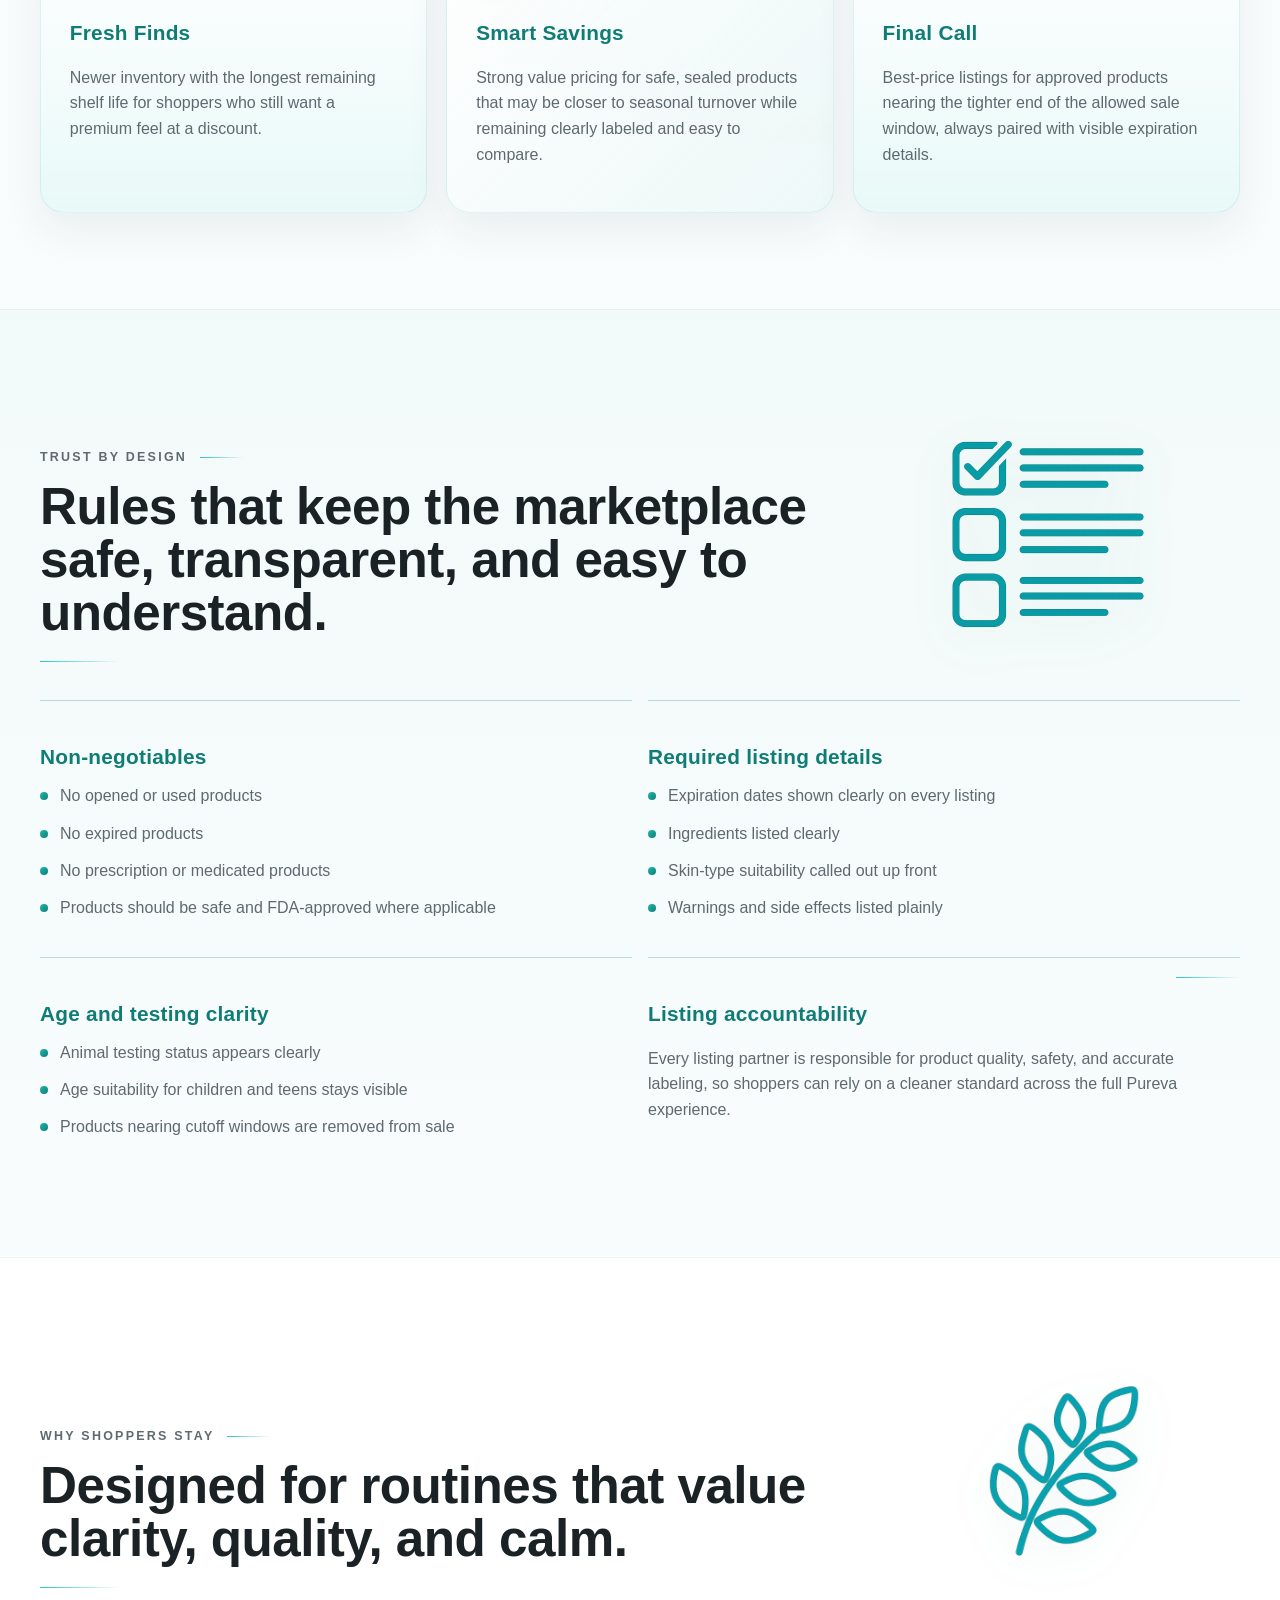
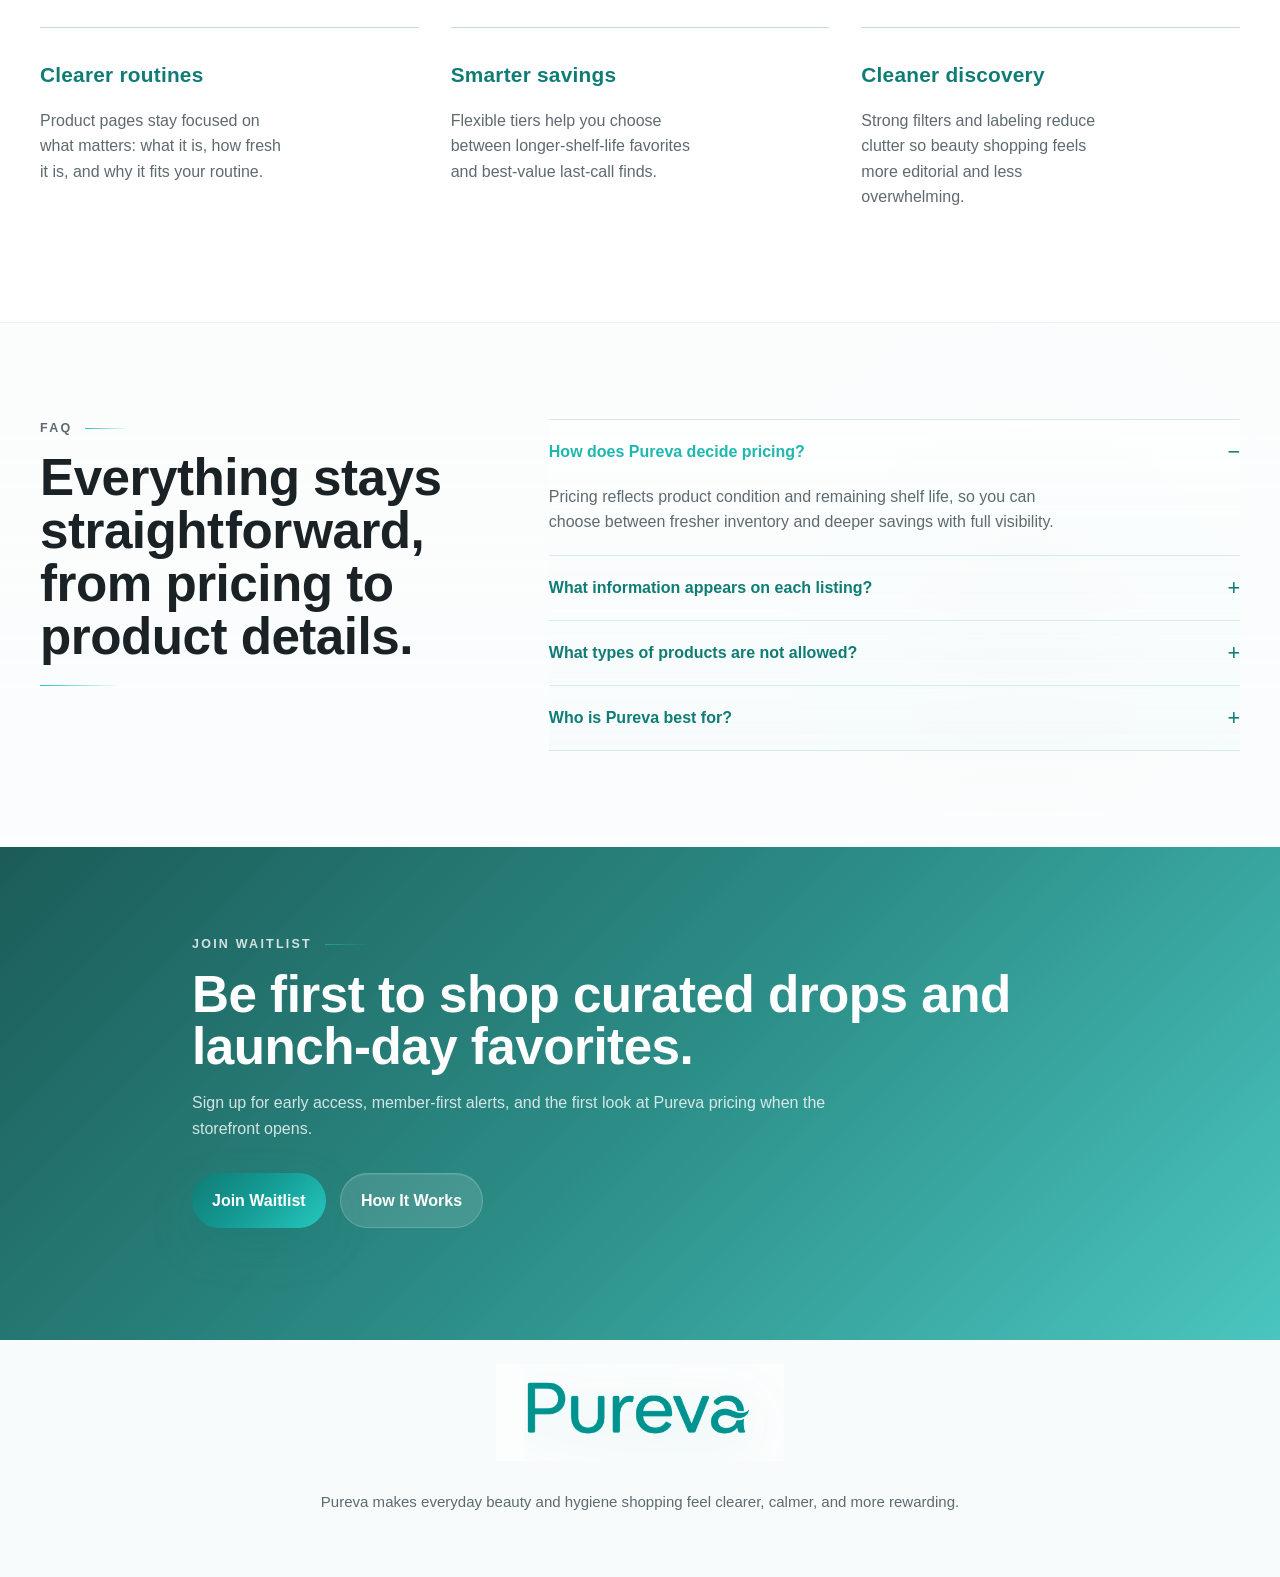
==== commit 49048658: "Update index.html" ====
--- a/Kura's Website/index.html
+++ b/Kura's Website/index.html
@@ -1,4 +1,4 @@
-<!DOCTYPE html>
+index.html
 <html lang="en">
 <head>
     <meta charset="UTF-8">
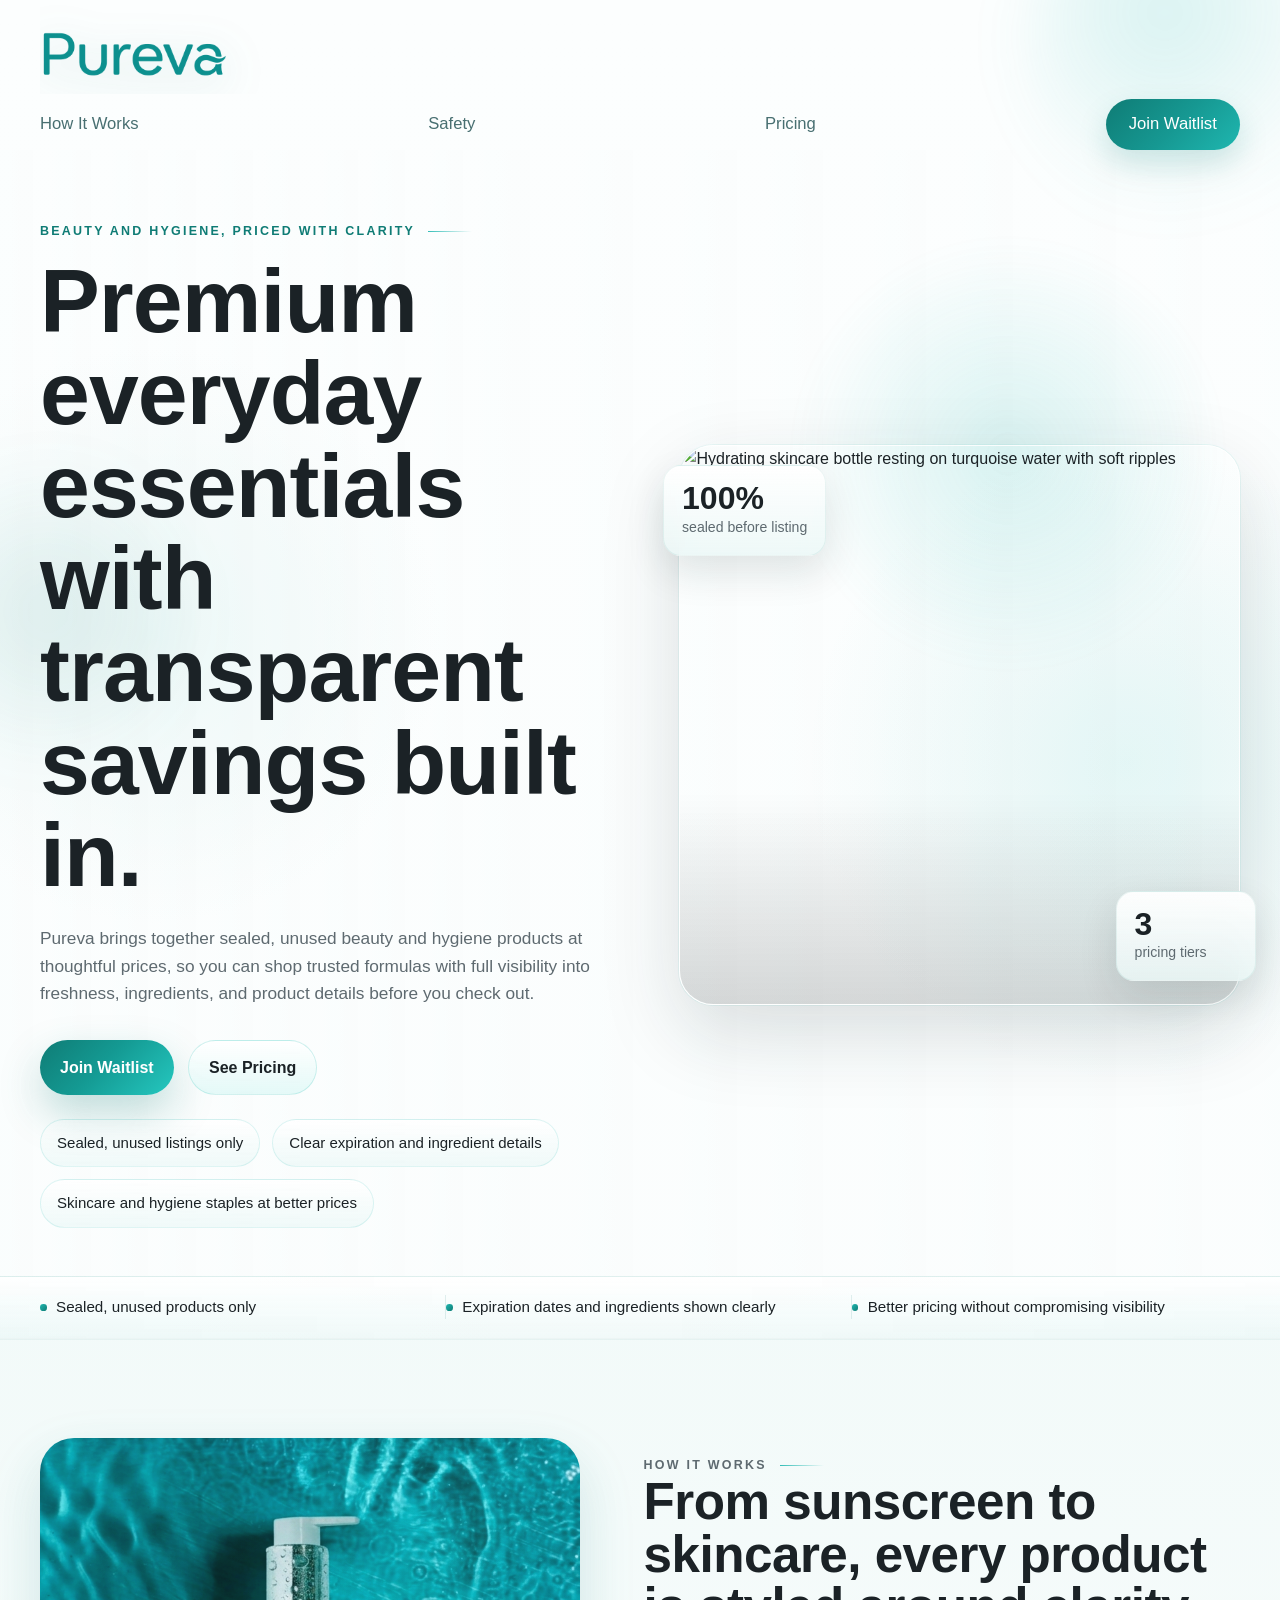
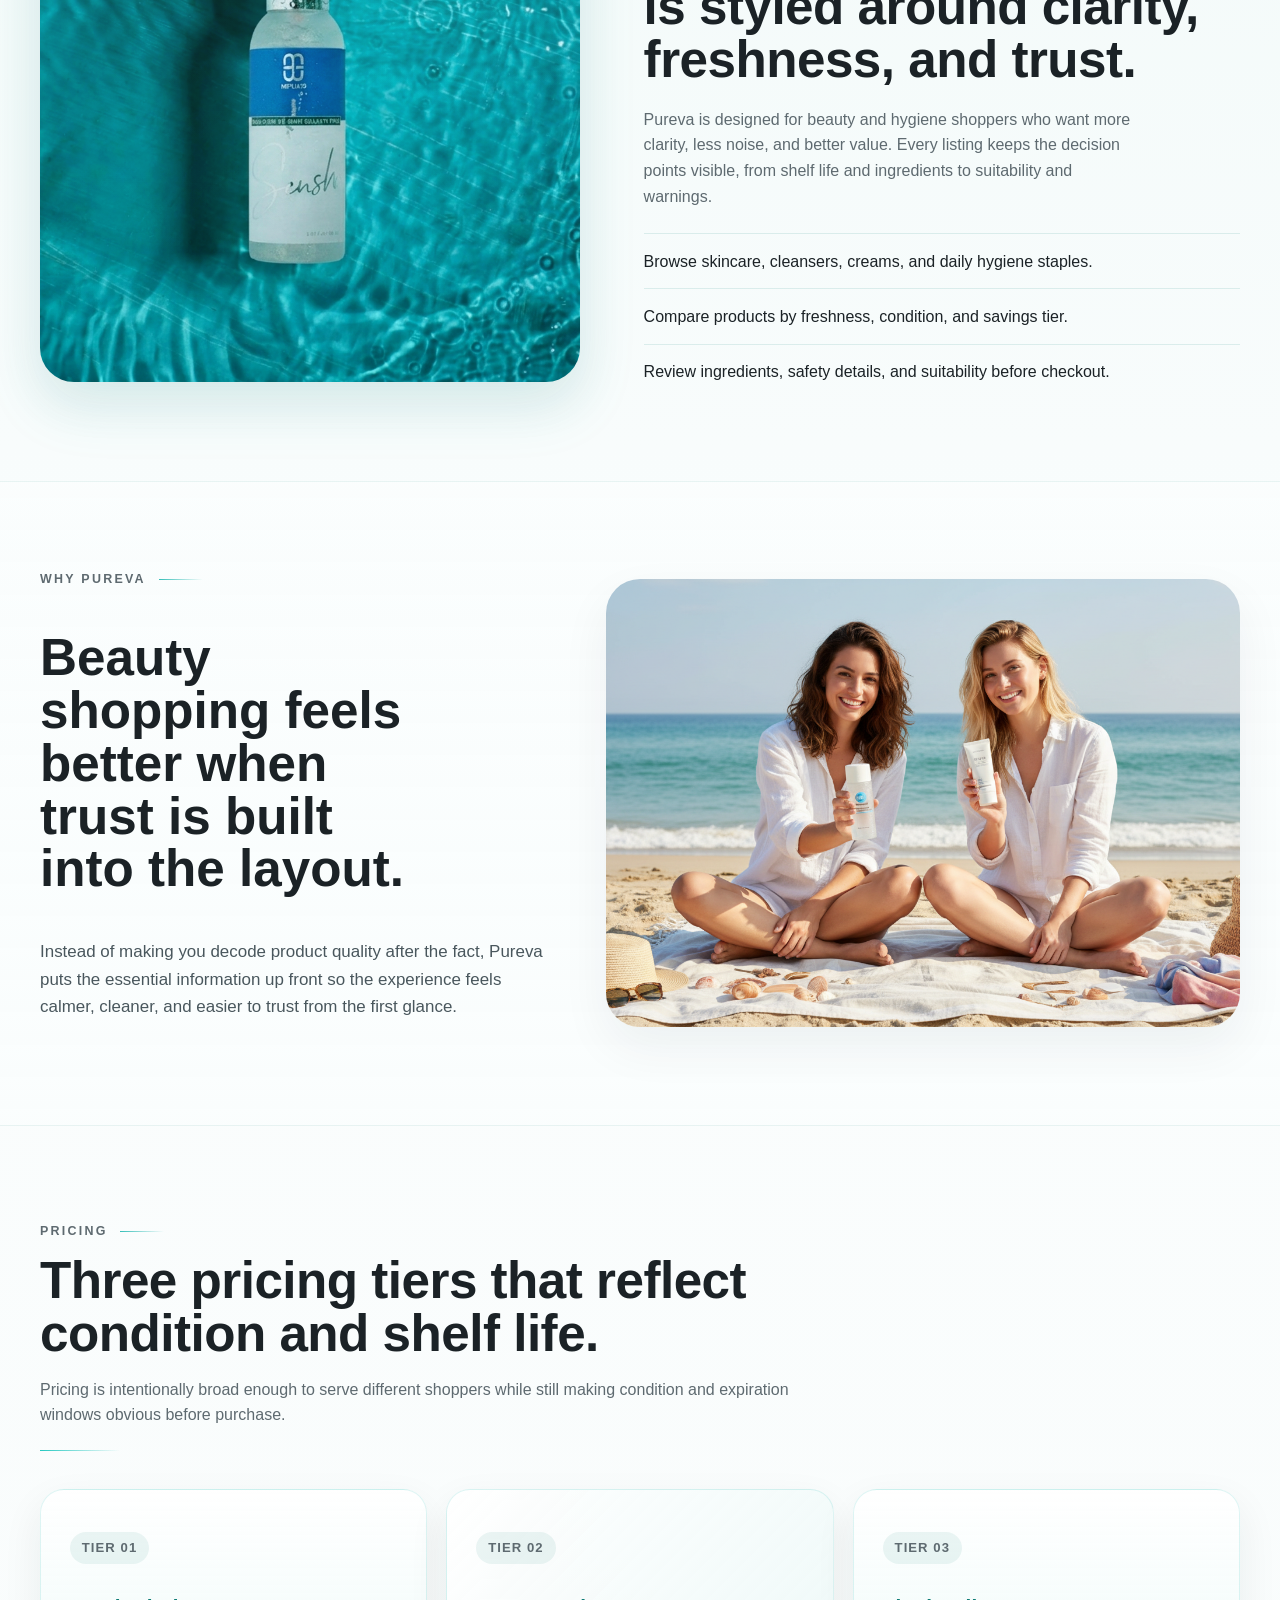
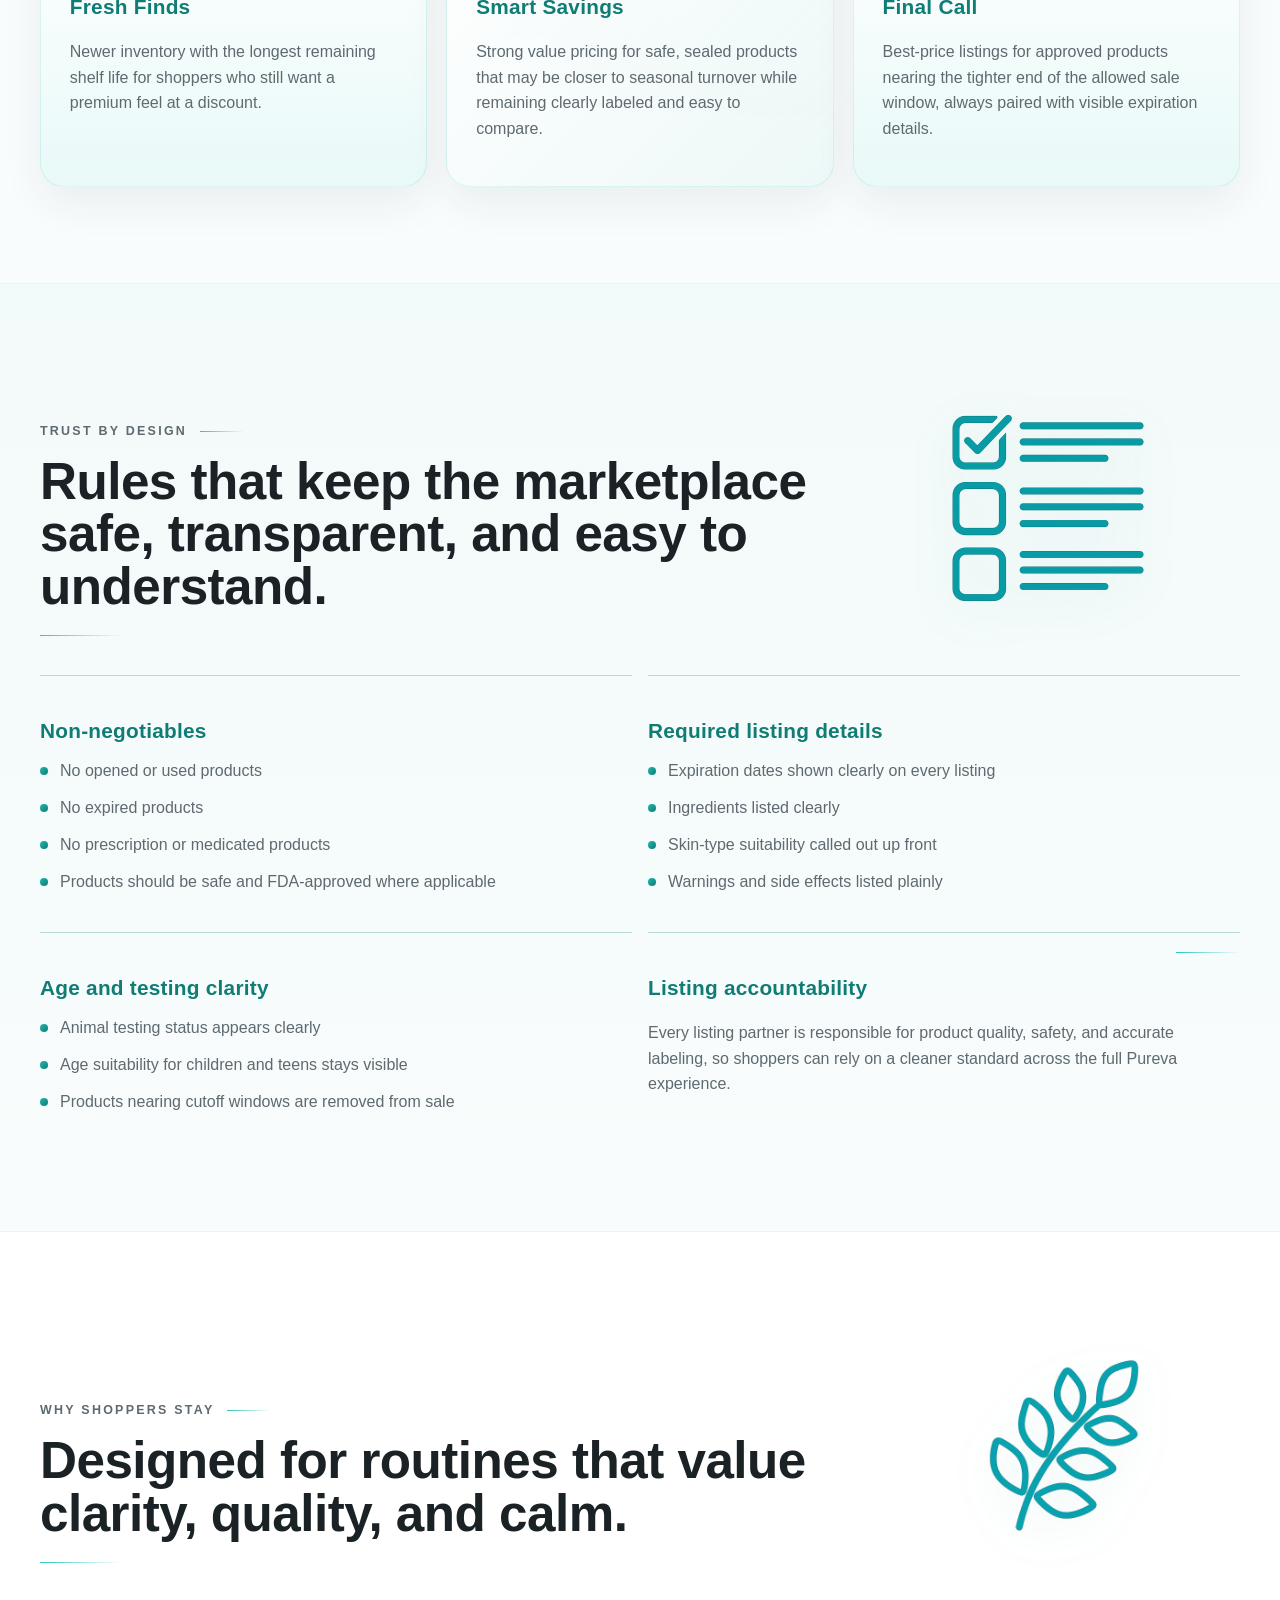
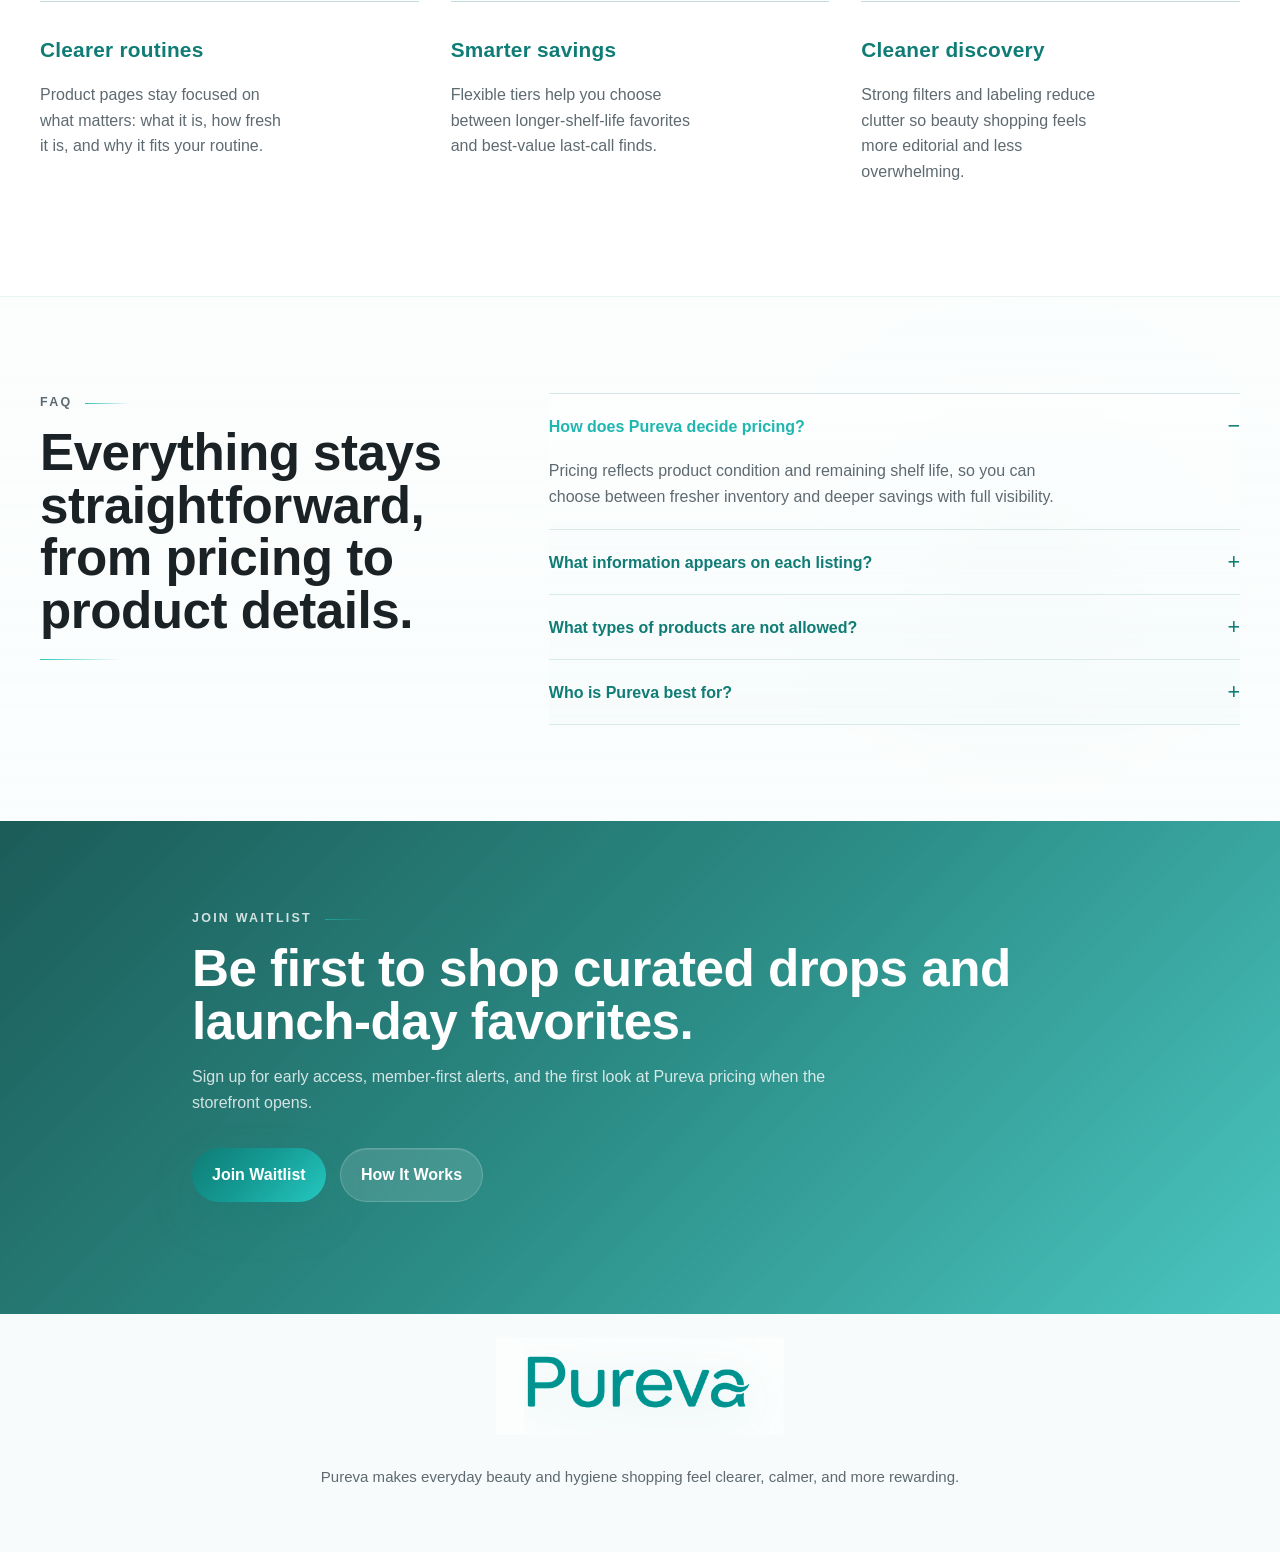
==== commit cd9e5e9e: "Update index.html" ====
--- a/Kura's Website/index.html
+++ b/Kura's Website/index.html
@@ -1,4 +1,4 @@
-index.html
+<!DOCTYPE html>
 <html lang="en">
 <head>
     <meta charset="UTF-8">
